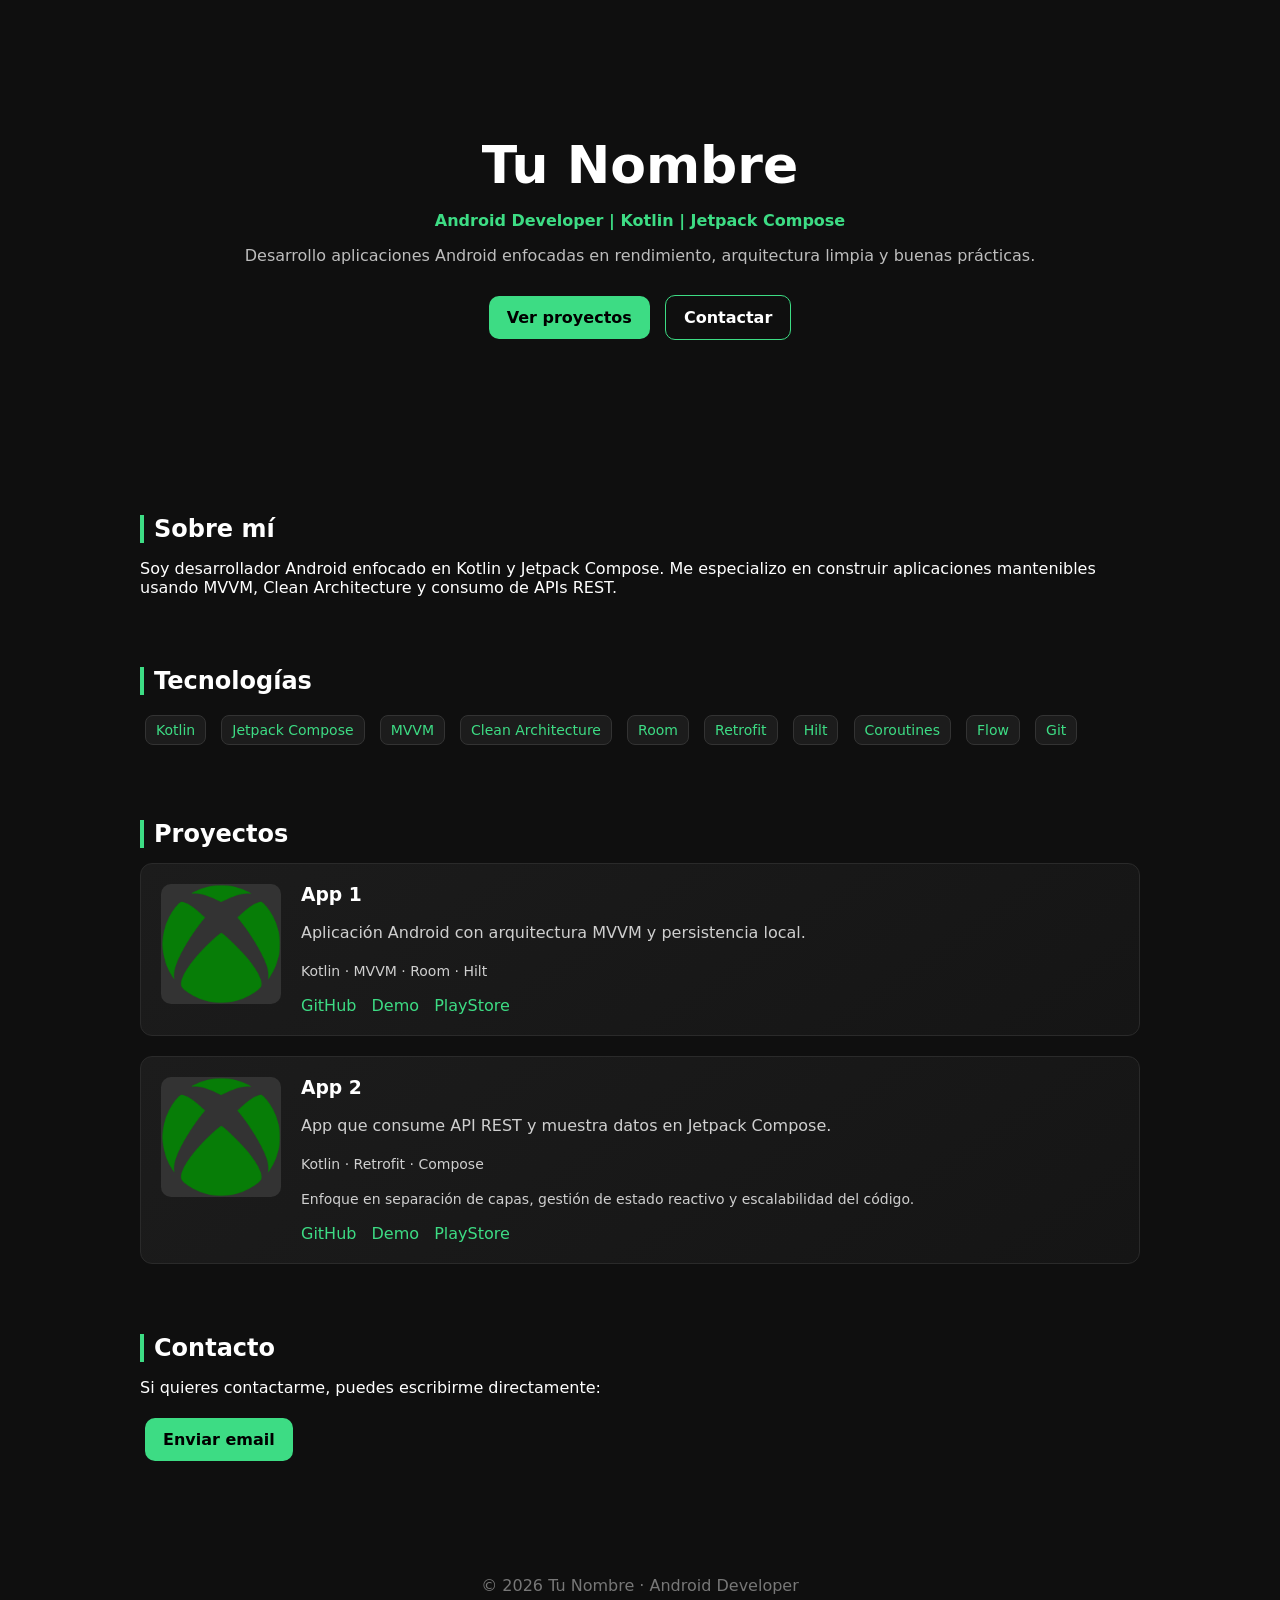
==== index.html @ 46cf53b5 "Initial portfolio" ====
<!DOCTYPE html>
<html lang="es">

<head>
    <meta charset="UTF-8" />
    <meta name="viewport" content="width=device-width, initial-scale=1.0" />
    <title>Android Developer Portfolio</title>

    <link rel="stylesheet" href="css/styles.css">
</head>

<body>

    <!-- HERO -->
    <header class="hero">
        <div class="container">
            <h1>Tu Nombre</h1>

            <p class="subtitle">
                Android Developer | Kotlin | Jetpack Compose
            </p>

            <p class="description">
                Desarrollo aplicaciones Android enfocadas en rendimiento,
                arquitectura limpia y buenas prácticas.
            </p>

            <div class="buttons">
                <a href="#projects" class="btn">Ver proyectos</a>
                <a href="mailto:tuemail@gmail.com" class="btn secondary">Contactar</a>
            </div>
        </div>
    </header>

    <main class="container">

        <!-- SOBRE MÍ -->
        <section class="section">
            <h2>Sobre mí</h2>
            <p>
                Soy desarrollador Android enfocado en Kotlin y Jetpack Compose.
                Me especializo en construir aplicaciones mantenibles usando MVVM,
                Clean Architecture y consumo de APIs REST.
            </p>
        </section>

        <!-- TECNOLOGÍAS -->
        <section class="section">
            <h2>Tecnologías</h2>

            <div class="tags">
                <span>Kotlin</span>
                <span>Jetpack Compose</span>
                <span>MVVM</span>
                <span>Clean Architecture</span>
                <span>Room</span>
                <span>Retrofit</span>
                <span>Hilt</span>
                <span>Coroutines</span>
                <span>Flow</span>
                <span>Git</span>
            </div>
        </section>

        <!-- PROYECTOS -->
        <section class="section" id="projects">
            <h2>Proyectos</h2>

            <div class="projects">

                <div class="project-card">
                    <img src="assets/images/app1.png" alt="TaskFlow screenshot" class="project-image">

                    <div class="project-info">
                        <h3>App 1</h3>

                        <p>
                            Aplicación Android con arquitectura MVVM y persistencia local.
                        </p>

                        <p class="stack">
                            Kotlin · MVVM · Room · Hilt
                        </p>

                        <div class="links">
                            <a href="#">GitHub</a>
                            <a href="#">Demo</a>
                            <a href="#">PlayStore</a>
                        </div>
                    </div>
                </div>

                <div class="project-card">
                    <img src="assets/images/app1.png" alt="TaskFlow screenshot" class="project-image">

                    <div class="project-info">
                        <h3>App 2</h3>

                        <p>
                            App que consume API REST y muestra datos en Jetpack Compose.
                        </p>

                        <p class="stack">
                            Kotlin · Retrofit · Compose
                        </p>

                        <p class="impact">
                            Enfoque en separación de capas, gestión de estado reactivo y escalabilidad del código.
                        </p>

                        <div class="links">
                            <a href="#">GitHub</a>
                            <a href="#">Demo</a>
                            <a href="#">PlayStore</a>
                        </div>
                    </div>
                </div>

            </div>
        </section>

        <!-- CONTACTO -->
        <section class="section">
            <h2>Contacto</h2>

            <p>Si quieres contactarme, puedes escribirme directamente:</p>

            <a href="mailto:tuemail@gmail.com" class="btn">
                Enviar email
            </a>
        </section>

    </main>

    <!-- FOOTER -->
    <footer>
        © 2026 Tu Nombre · Android Developer
    </footer>

</body>

</html>
---- css/styles.css ----
/* BASE */
body {
  margin: 0;
  font-family: system-ui, Arial, sans-serif;
  background: #0f0f0f;
  color: white;
}

/* CONTENEDOR */
.container {
  width: 90%;
  max-width: 1000px;
  margin: auto;
}

/* HERO */
.hero {
  padding: 100px 20px;
  text-align: center;
}

h1 {
  font-size: 52px;
  margin-bottom: 10px;
}

h2 {
  border-left: 4px solid #3ddc84;
  padding-left: 10px;
}

.subtitle {
  color: #3ddc84;
  font-weight: bold;
}

.description {
  color: #bdbdbd;
  margin-top: 10px;
}

/* BOTONES */
.buttons {
  margin-top: 25px;
}

.btn {
  display: inline-block;
  padding: 12px 18px;
  margin: 5px;
  background: #3ddc84;
  color: black;
  text-decoration: none;
  border-radius: 10px;
  font-weight: bold;
  transition: 0.2s;
}

.btn:hover {
  transform: scale(1.05);
}

.btn.secondary {
  background: transparent;
  color: white;
  border: 1px solid #3ddc84;
}

/* SECCIONES */
.section {
  margin: 70px 0;
}

h2 {
  margin-bottom: 15px;
}

/* TAGS */
.tags span {
  display: inline-block;
  background: #1c1c1c;
  border: 1px solid #333;
  padding: 6px 10px;
  margin: 5px;
  border-radius: 8px;
  font-size: 14px;
  color: #3ddc84;
}

/* PROYECTOS */
.projects {
  display: flex;
  flex-direction: column;
  gap: 20px;
}

.project-card {
  display: flex;
  gap: 20px;
  background: #1c1c1c;
  padding: 20px;
  border-radius: 12px;
  transition: 0.2s;
  border: 1px solid #2a2a2a;
  background: linear-gradient(145deg, #1c1c1c, #151515);
}

.project-card:hover {
  transform: translateY(-5px);
}

.project-card p {
  line-height: 1.5;
  color: #cfcfcf;
}

.impact {
  color: #3ddc84;
  font-size: 14px;
}

.project-image {
  width: 120px;
  height: 120px;
  background: #333;
  border-radius: 10px;
}

.project-info h3 {
  margin: 0;
}

.stack {
  color: #3ddc84;
  font-size: 14px;
}

/* LINKS */
.links a {
  margin-right: 10px;
  color: #3ddc84;
  text-decoration: none;
}

/* FOOTER */
footer {
  text-align: center;
  padding: 40px;
  color: #777;
}

@media (max-width: 768px) {
  h1 {
    font-size: 36px;
  }

  .project-card {
    flex-direction: column;
    align-items: center;
    text-align: center;
  }

  .project-image {
    width: 100%;
    height: 180px;
  }

  .buttons {
    display: flex;
    flex-direction: column;
    align-items: center;
  }
}
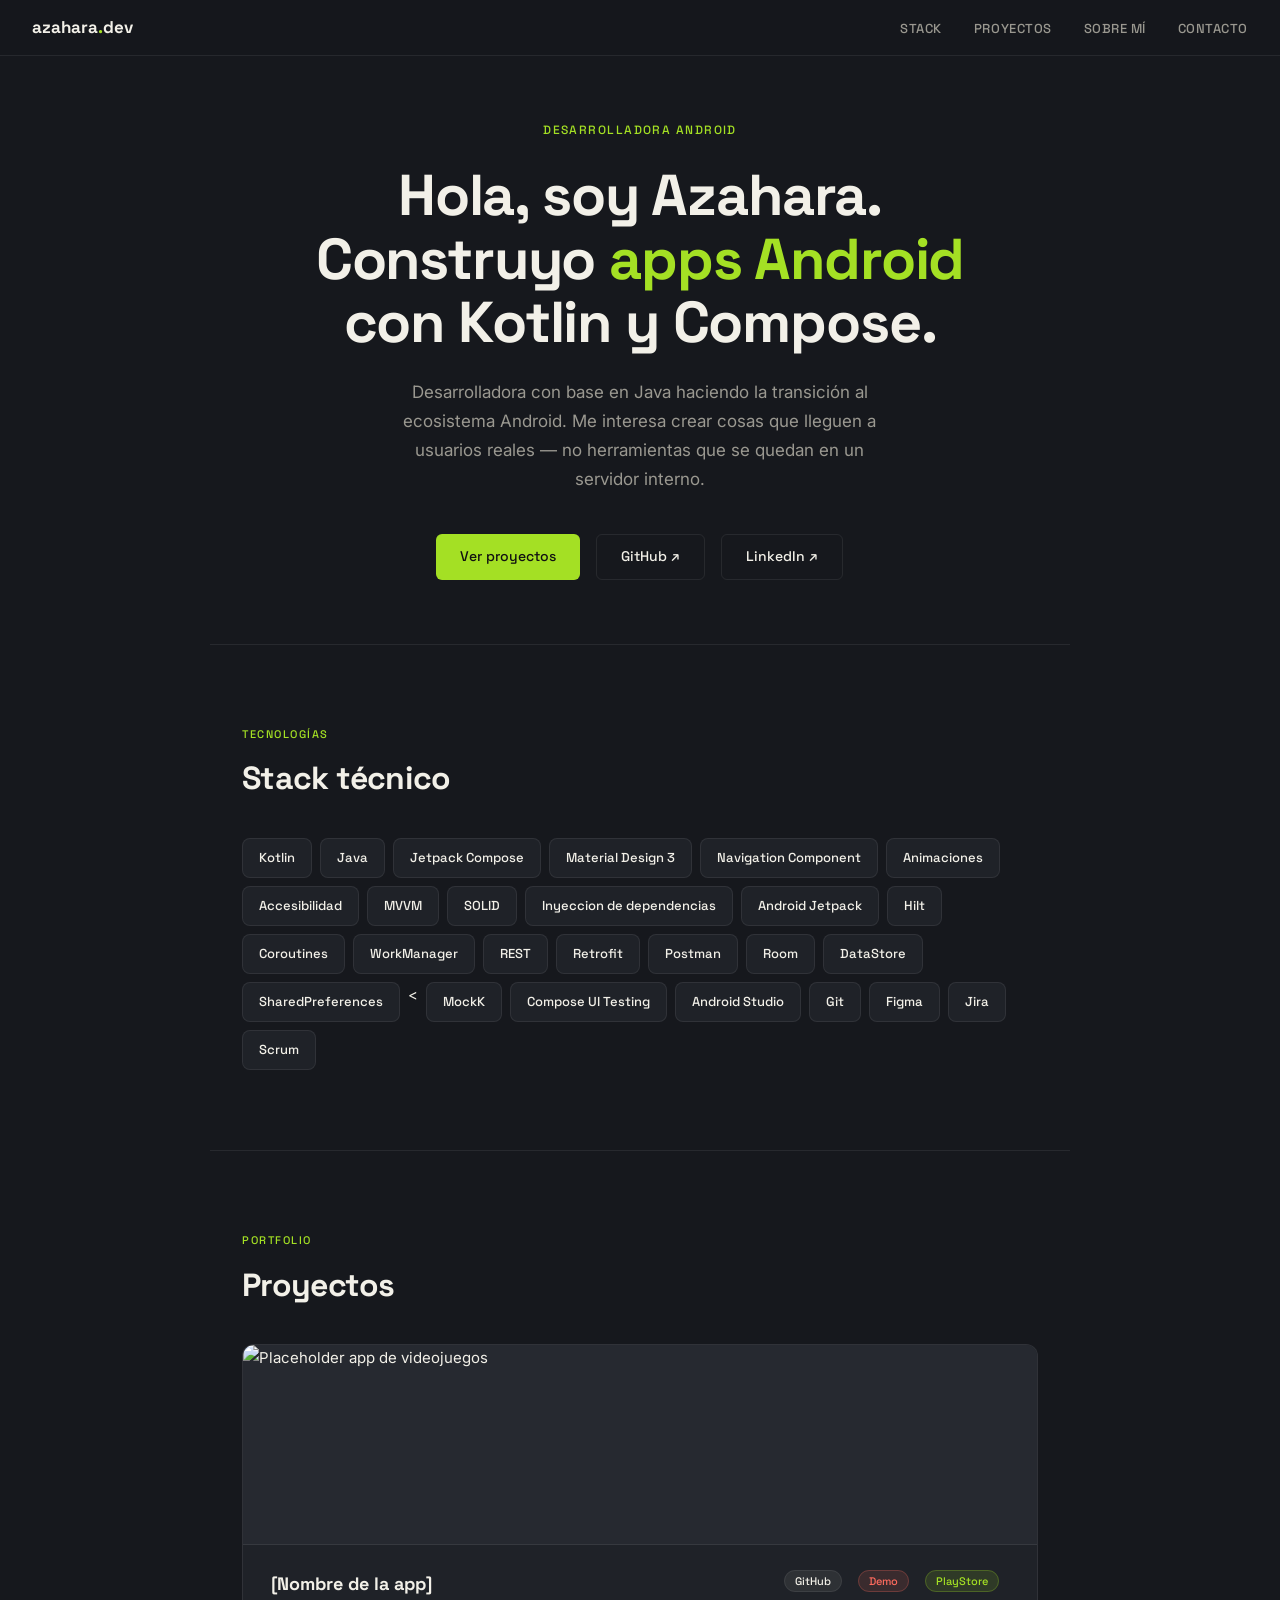
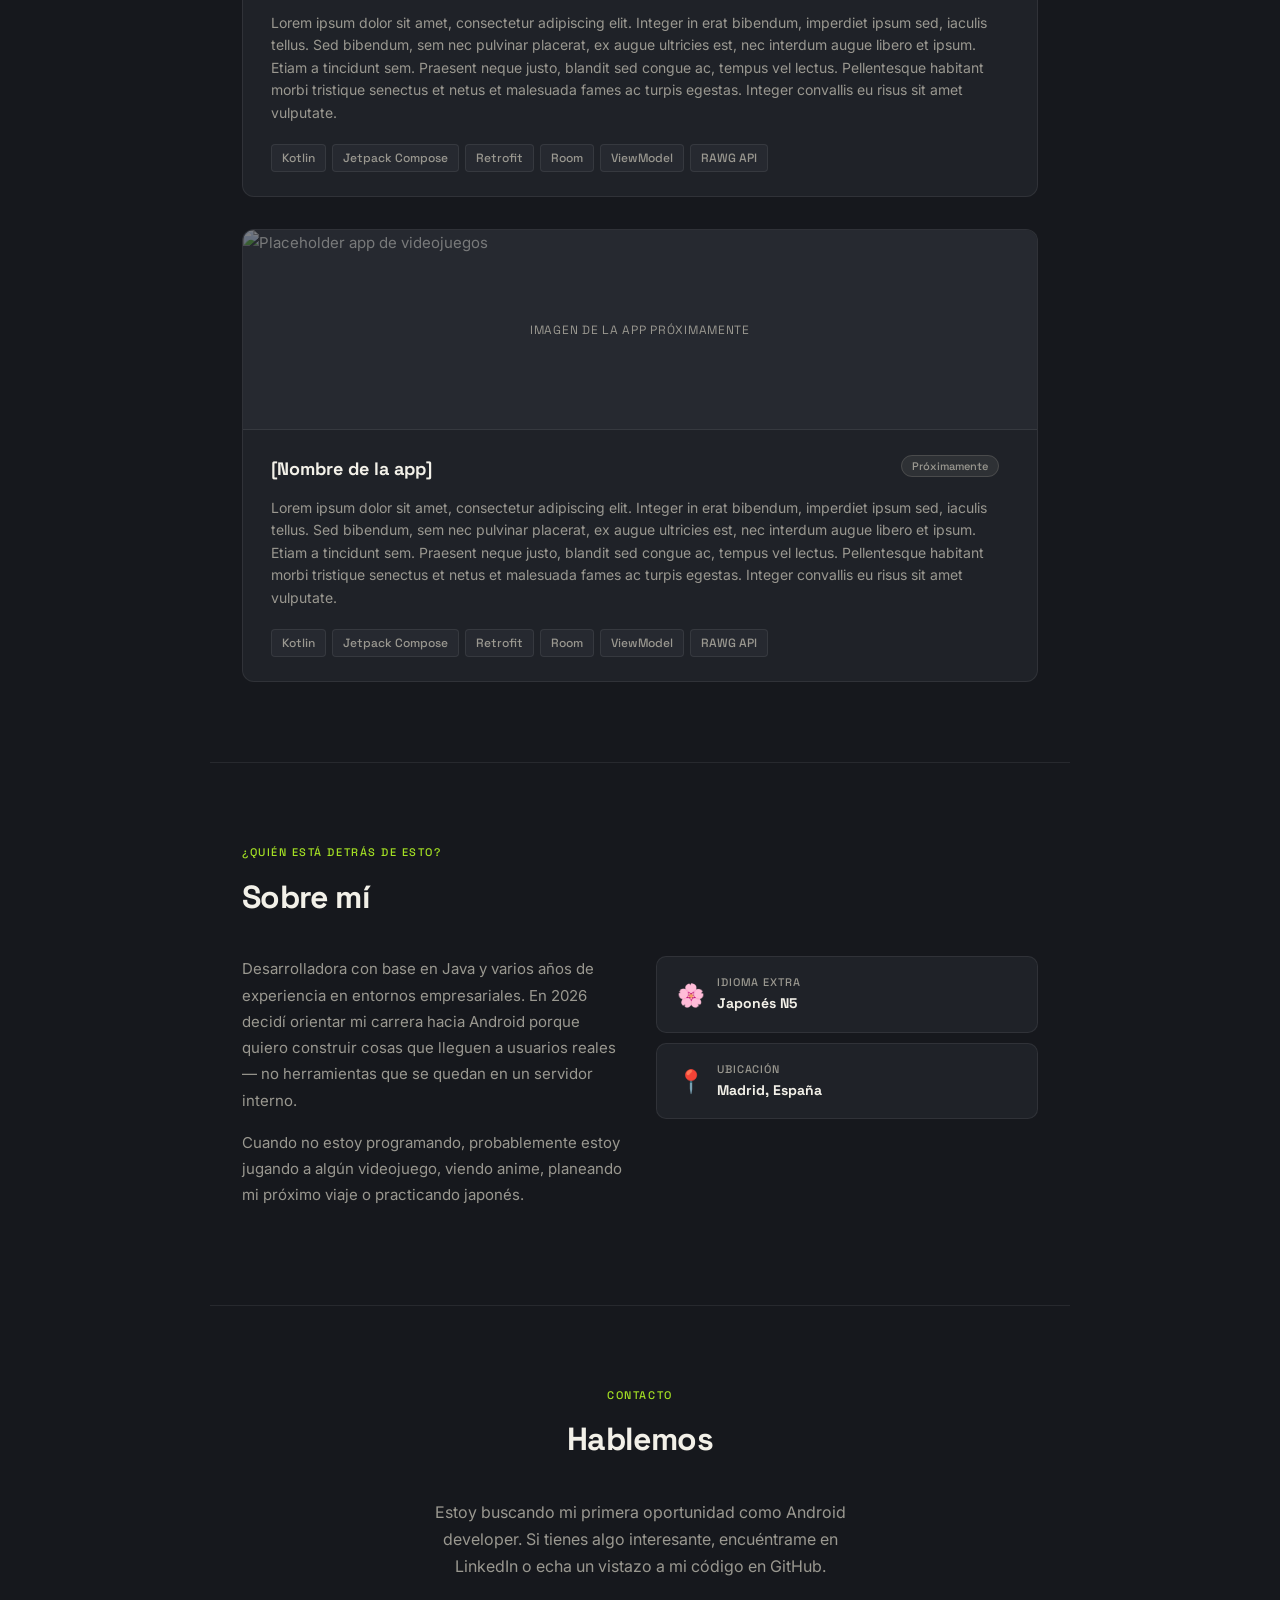
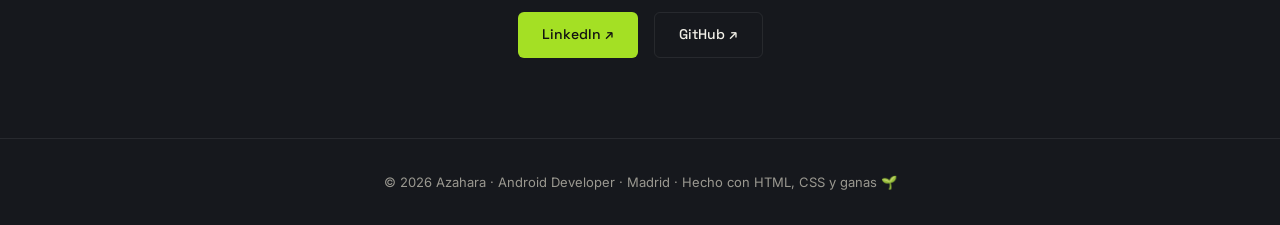
==== commit 0df560c1: "Redesign portfolio with new layout and styling" ====
--- a/index.html
+++ b/index.html
@@ -4,137 +4,226 @@
 <head>
     <meta charset="UTF-8" />
     <meta name="viewport" content="width=device-width, initial-scale=1.0" />
-    <title>Android Developer Portfolio</title>
-
+    <title>Azahara — Desarrolladora Android</title>
+    <link rel="preconnect" href="https://fonts.googleapis.com">
+    <link
+        href="https://fonts.googleapis.com/css2?family=Space+Grotesk:wght@400;500;700&family=Inter:wght@400;500&display=swap"
+        rel="stylesheet">
     <link rel="stylesheet" href="css/styles.css">
 </head>
 
 <body>
+    <nav>
+        <span class="nav-logo">azahara<span>.</span>dev</span>
+        <ul class="nav-links">
+            <li><a href="#stack">stack</a></li>
+            <li><a href="#proyectos">proyectos</a></li>
+            <li><a href="#trayectoria">sobre mí</a></li>
+            <li><a href="#contacto">contacto</a></li>
+        </ul>
+    </nav>
 
     <!-- HERO -->
     <header class="hero">
-        <div class="container">
-            <h1>Tu Nombre</h1>
-
-            <p class="subtitle">
-                Android Developer | Kotlin | Jetpack Compose
-            </p>
-
-            <p class="description">
-                Desarrollo aplicaciones Android enfocadas en rendimiento,
-                arquitectura limpia y buenas prácticas.
-            </p>
-
-            <div class="buttons">
-                <a href="#projects" class="btn">Ver proyectos</a>
-                <a href="mailto:tuemail@gmail.com" class="btn secondary">Contactar</a>
-            </div>
-        </div>
+        <section class="hero" id="inicio">
+            <p class="hero-eyebrow">Desarrolladora Android</p>
+            <h1>Hola, soy Azahara.<br>Construyo <em>apps Android</em><br>con Kotlin y Compose.</h1>
+            <p class="hero-sub">Desarrolladora con base en Java haciendo la transición al ecosistema Android. Me
+                interesa crear cosas que lleguen a usuarios reales — no herramientas que se quedan en un servidor
+                interno.</p>
+            <div class="hero-cta">
+                <a href="#proyectos" class="btn btn-primary">Ver proyectos</a>
+                <a href="https://github.com/[tu-usuario]" class="btn btn-ghost" target="_blank">GitHub ↗</a>
+                <a href="https://linkedin.com/in/[tu-perfil]" class="btn btn-ghost" target="_blank">LinkedIn ↗</a>
+            </div>
+        </section>
     </header>
 
     <main class="container">
 
-        <!-- SOBRE MÍ -->
-        <section class="section">
-            <h2>Sobre mí</h2>
-            <p>
-                Soy desarrollador Android enfocado en Kotlin y Jetpack Compose.
-                Me especializo en construir aplicaciones mantenibles usando MVVM,
-                Clean Architecture y consumo de APIs REST.
-            </p>
-        </section>
-
-        <!-- TECNOLOGÍAS -->
-        <section class="section">
-            <h2>Tecnologías</h2>
-
-            <div class="tags">
-                <span>Kotlin</span>
-                <span>Jetpack Compose</span>
-                <span>MVVM</span>
-                <span>Clean Architecture</span>
-                <span>Room</span>
-                <span>Retrofit</span>
-                <span>Hilt</span>
-                <span>Coroutines</span>
-                <span>Flow</span>
-                <span>Git</span>
-            </div>
-        </section>
-
-        <!-- PROYECTOS -->
-        <section class="section" id="projects">
-            <h2>Proyectos</h2>
-
-            <div class="projects">
-
-                <div class="project-card">
-                    <img src="assets/images/app1.png" alt="TaskFlow screenshot" class="project-image">
-
-                    <div class="project-info">
-                        <h3>App 1</h3>
-
-                        <p>
-                            Aplicación Android con arquitectura MVVM y persistencia local.
-                        </p>
-
-                        <p class="stack">
-                            Kotlin · MVVM · Room · Hilt
-                        </p>
-
-                        <div class="links">
-                            <a href="#">GitHub</a>
-                            <a href="#">Demo</a>
-                            <a href="#">PlayStore</a>
+        <hr class="divider">
+
+        <section id="stack">
+            <p class="section-label">Tecnologías</p>
+            <h2 class="section-title">Stack técnico</h2>
+            <div class="stack-groups">
+                <div>
+                    <div class="stack-chips">
+                        <span class="stack-chip">Kotlin</span>
+                        <span class="stack-chip">Java</span>
+
+                        <span class="stack-chip">Jetpack Compose</span>
+                        <span class="stack-chip">Material Design 3</span>
+                        <span class="stack-chip">Navigation Component</span>
+                        <span class="stack-chip">Animaciones</span>
+                        <span class="stack-chip">Accesibilidad</span>
+
+                        <span class="stack-chip">MVVM</span>
+                        <span class="stack-chip">SOLID</span>
+                        <span class="stack-chip">Inyeccion de dependencias</span>
+
+                        <span class="stack-chip">Android Jetpack</span>
+                        <span class="stack-chip">Hilt</span>
+                        <span class="stack-chip">Coroutines</span>
+                        <span class="stack-chip">WorkManager</span>
+
+                        <span class="stack-chip">REST</span>
+                        <span class="stack-chip">Retrofit</span>
+                        <span class="stack-chip">Postman</span>
+
+                        <span class="stack-chip">Room</span>
+                        <span class="stack-chip">DataStore</span>
+                        <span class="stack-chip">SharedPreferences</span>
+                        < <span class="stack-chip">MockK</span>
+                            <span class="stack-chip">Compose UI Testing</span>
+                            <span class="stack-chip">Android Studio</span>
+                            <span class="stack-chip">Git</span>
+                            <span class="stack-chip">Figma</span>
+                            <span class="stack-chip">Jira</span>
+                            <span class="stack-chip">Scrum</span>
+                    </div>
+                </div>
+                <!-- <div>
+                    <p class="stack-group-title">DevOps y CI/CD</p>
+                    <div class="stack-chips">
+                        <span class="stack-chip">GitHub Actions</span>
+                        <span class="stack-chip">GitLab CI/CD</span>
+                        <span class="stack-chip">Fastlane</span>
+                        <span class="stack-chip">Firebase App Distribution</span>
+                    </div>
+                </div>-->
+                <!-- <div>
+                    <p class="stack-group-title">Analitica y servicios cloud</p>
+                    <div class="stack-chips">
+                        <span class="stack-chip">Firebase</span>
+                        <span class="stack-chip">Crashlytics</span>
+                        <span class="stack-chip">Analytics</span>
+                        <span class="stack-chip">Remote Config</span>
+                        <span class="stack-chip">Authentication</span>
+                    </div>
+                </div>-->
+            </div>
+        </section>
+
+        <hr class="divider">
+
+        <section id="proyectos">
+            <p class="section-label">Portfolio</p>
+            <h2 class="section-title">Proyectos</h2>
+
+            <div class="project-card">
+                <div class="project-img">
+                    <img src="C:\Users/azahp/azahara-dev.github.io/assets/images/app2.jpg"
+                        alt="Placeholder app de videojuegos" />
+                </div>
+                <div class="project-body">
+                    <div class="project-header">
+                        <span class="project-name">[Nombre de la app]</span>
+                        <ul class="project-badges">
+                            <li><a class="project-badge badge-github" href="#stack">GitHub</a></li>
+                            <li><a class="project-badge badge-demo" href="#proyectos">Demo</a></li>
+                            <li><a class="project-badge badge-playstore" href="#trayectoria">PlayStore</a></li>
+                        </ul>
+                    </div>
+                    <p class="project-desc">Lorem ipsum dolor sit amet, consectetur adipiscing elit. Integer in erat
+                        bibendum, imperdiet ipsum sed, iaculis tellus. Sed bibendum, sem nec pulvinar placerat, ex augue
+                        ultricies est, nec interdum augue libero et ipsum. Etiam a tincidunt sem. Praesent neque justo,
+                        blandit sed congue ac, tempus vel lectus. Pellentesque habitant morbi tristique senectus et
+                        netus et malesuada fames ac turpis egestas. Integer convallis eu risus sit amet vulputate.</p>
+                    <div class="project-tech">
+                        <span class="tech-tag">Kotlin</span>
+                        <span class="tech-tag">Jetpack Compose</span>
+                        <span class="tech-tag">Retrofit</span>
+                        <span class="tech-tag">Room</span>
+                        <span class="tech-tag">ViewModel</span>
+                        <span class="tech-tag">RAWG API</span>
+                    </div>
+                </div>
+            </div>
+
+            <div class="project-card">
+                <div class="project-img-placeholder">
+                    <img src="C:\Users/azahp/azahara-dev.github.io/assets/images/proyecto-en-construccion.png"
+                        alt="Placeholder app de videojuegos" />
+                    <div class="project-img-overlay">
+                        <span>imagen de la app próximamente</span>
+                    </div>
+                </div>
+                <div class="project-body">
+                    <div class="project-header">
+                        <span class="project-name">[Nombre de la app]</span>
+                        <ul class="project-badges">
+                            <li><span class="project-badge badge-soon" href="#stack">Próximamente</span></li>
+                         </ul>
+                    </div>
+                    <p class="project-desc">Lorem ipsum dolor sit amet, consectetur adipiscing elit. Integer in erat
+                        bibendum, imperdiet ipsum sed, iaculis tellus. Sed bibendum, sem nec pulvinar placerat, ex augue
+                        ultricies est, nec interdum augue libero et ipsum. Etiam a tincidunt sem. Praesent neque justo,
+                        blandit sed congue ac, tempus vel lectus. Pellentesque habitant morbi tristique senectus et
+                        netus et malesuada fames ac turpis egestas. Integer convallis eu risus sit amet vulputate.</p>
+                    <div class="project-tech">
+                        <span class="tech-tag">Kotlin</span>
+                        <span class="tech-tag">Jetpack Compose</span>
+                        <span class="tech-tag">Retrofit</span>
+                        <span class="tech-tag">Room</span>
+                        <span class="tech-tag">ViewModel</span>
+                        <span class="tech-tag">RAWG API</span>
+                    </div>
+                </div>
+            </div>
+
+        </section>
+
+        <hr class="divider">
+
+        <section id="sobre-mi">
+            <p class="section-label">¿Quién está detrás de esto?</p>
+            <h2 class="section-title">Sobre mí</h2>
+            <div class="about-grid">
+                <div class="about-text">
+                    <p>Desarrolladora con base en Java y varios años de experiencia en entornos empresariales. En 2026
+                        decidí orientar mi carrera hacia Android porque quiero construir cosas que lleguen a usuarios
+                        reales — no herramientas que se quedan en un servidor interno.</p>
+                    <p>Cuando no estoy programando, probablemente estoy jugando a algún videojuego, viendo anime,
+                        planeando mi próximo viaje o practicando japonés.</p>
+                </div>
+                <div class="about-cards">
+                    <div class="about-card">
+                        <span class="about-card-icon">🌸</span>
+                        <div>
+                            <p class="about-card-label">Idioma extra</p>
+                            <p class="about-card-title">Japonés N5</p>
                         </div>
                     </div>
-                </div>
-
-                <div class="project-card">
-                    <img src="assets/images/app1.png" alt="TaskFlow screenshot" class="project-image">
-
-                    <div class="project-info">
-                        <h3>App 2</h3>
-
-                        <p>
-                            App que consume API REST y muestra datos en Jetpack Compose.
-                        </p>
-
-                        <p class="stack">
-                            Kotlin · Retrofit · Compose
-                        </p>
-
-                        <p class="impact">
-                            Enfoque en separación de capas, gestión de estado reactivo y escalabilidad del código.
-                        </p>
-
-                        <div class="links">
-                            <a href="#">GitHub</a>
-                            <a href="#">Demo</a>
-                            <a href="#">PlayStore</a>
+                    <div class="about-card">
+                        <span class="about-card-icon">📍</span>
+                        <div>
+                            <p class="about-card-label">Ubicación</p>
+                            <p class="about-card-title">Madrid, España</p>
                         </div>
                     </div>
                 </div>
-
-            </div>
-        </section>
-
-        <!-- CONTACTO -->
-        <section class="section">
-            <h2>Contacto</h2>
-
-            <p>Si quieres contactarme, puedes escribirme directamente:</p>
-
-            <a href="mailto:tuemail@gmail.com" class="btn">
-                Enviar email
-            </a>
+            </div>
+        </section>
+
+        <hr class="divider">
+
+        <section id="contacto" class="contact-section">
+            <p class="section-label">Contacto</p>
+            <h2 class="section-title">Hablemos</h2>
+            <p class="contact-desc">Estoy buscando mi primera oportunidad como Android developer. Si tienes algo interesante, encuéntrame en
+                LinkedIn o echa un vistazo a mi código en GitHub.</p>
+            <div class="contact-row">
+                <a href="https://linkedin.com/in/[tu-perfil]" class="btn btn-primary" target="_blank">LinkedIn ↗</a>
+                <a href="https://github.com/[tu-usuario]" class="btn btn-ghost" target="_blank">GitHub ↗</a>
+            </div>
         </section>
 
     </main>
 
     <!-- FOOTER -->
     <footer>
-        © 2026 Tu Nombre · Android Developer
+        <p>© 2026 Azahara · Android Developer · Madrid · Hecho con HTML, CSS y ganas 🌱</p>
     </footer>
 
 </body>
--- a/css/styles.css
+++ b/css/styles.css
@@ -1,30 +1,538 @@
+/* RESET BASICO */
+*,
+*::before,
+*::after {
+  box-sizing: border-box;
+  margin: 0;
+  padding: 0;
+}
+
+/* Tema oscuro */
+:root {
+  --bg: #16181D;
+  --bg2: #1F2228;
+  --bg3: #262930;
+  --lime: #A4E024;
+  --coral: #FF6B5E;
+  --text: #F2F0E8;
+  --muted: #9A9890;
+  --border: rgba(242, 240, 232, 0.08);
+}
+
 /* BASE */
 body {
-  margin: 0;
-  font-family: system-ui, Arial, sans-serif;
-  background: #0f0f0f;
-  color: white;
-}
-
+  background: var(--bg);
+  color: var(--text);
+  font-family: 'Inter', sans-serif;
+  font-size: 15px;
+  line-height: 1.7;
+}
+
+/* ENLACES */
+a {
+  color: var(--lime);
+  text-decoration: none;
+}
+
+a:hover {
+  text-decoration: underline;
+}
+
+/*NAVEGACION*/
+nav {
+  position: sticky;
+  top: 0;
+  background: rgba(22, 24, 29, 0.92);
+  backdrop-filter: blur(8px);
+  border-bottom: 1px solid var(--border);
+  padding: 0 2rem;
+  display: flex;
+  align-items: center;
+  justify-content: space-between;
+  height: 56px;
+  z-index: 100;
+}
+
+.nav-logo {
+  font-family: 'Space Grotesk', sans-serif;
+  font-weight: 700;
+  font-size: 17px;
+  color: var(--text);
+  cursor: pointer;
+  text-decoration: none;
+}
+
+.nav-logo span {
+  color: var(--lime);
+}
+
+.nav-logo:hover {
+  text-decoration: none;
+  opacity: 0.85;
+}
+
+.nav-links {
+  display: flex;
+  gap: 2rem;
+  list-style: none;
+}
+
+.nav-links a {
+  font-size: 13px;
+  color: var(--muted);
+  letter-spacing: 0.04em;
+  text-transform: uppercase;
+  font-family: 'Space Grotesk', sans-serif;
+  font-weight: 500;
+  transition: color 0.15s;
+}
+
+.nav-links a:hover {
+  color: var(--lime);
+  text-decoration: none;
+}
+
+/* HERO */
+.hero {
+  padding: 2rem;
+  /*padding-top: 7rem; padding-bottom: 6rem;*/
+  text-align: center;
+  display: flex;
+  flex-direction: column;
+  align-items: center;
+}
+
+.hero-eyebrow {
+  font-family: 'Space Grotesk', sans-serif;
+  font-size: 12px;
+  font-weight: 500;
+  letter-spacing: 0.12em;
+  text-transform: uppercase;
+  color: var(--lime);
+  margin-bottom: 1.5rem;
+  display: flex;
+  align-items: center;
+  gap: 8px;
+}
+
+.hero h1 {
+  font-family: 'Space Grotesk', sans-serif;
+  font-size: clamp(2.4rem, 6vw, 3.6rem);
+  font-weight: 700;
+  line-height: 1.1;
+  letter-spacing: -0.02em;
+  margin-bottom: 1.5rem;
+}
+
+.hero h1 em {
+  font-style: normal;
+  color: var(--lime);
+}
+
+.hero-sub {
+  font-size: 17px;
+  color: var(--muted);
+  max-width: 500px;
+  margin-bottom: 2.5rem;
+  line-height: 1.7;
+}
+
+.hero-cta {
+  display: flex;
+  gap: 1rem;
+  flex-wrap: wrap;
+  justify-content: center;
+}
+
+/*BOTONES*/
+.btn {
+  font-family: 'Space Grotesk', sans-serif;
+  font-size: 14px;
+  font-weight: 500;
+  padding: 10px 24px;
+  border-radius: 6px;
+  border: none;
+  cursor: pointer;
+  transition: opacity 0.15s, transform 0.1s;
+  display: inline-flex;
+  align-items: center;
+  gap: 8px;
+  text-decoration: none;
+}
+
+.btn:hover {
+  opacity: 0.88;
+  transform: translateY(-1px);
+  text-decoration: none;
+}
+
+.btn-primary {
+  background: var(--lime);
+  color: #111;
+}
+
+.btn-ghost {
+  background: transparent;
+  color: var(--text);
+  border: 1px solid var(--border);
+}
+
+.btn-ghost:hover {
+  border-color: rgba(242, 240, 232, 0.25);
+}
+
+/* SECCIONES */
+section {
+  padding: 5rem 2rem;
+  /*max-width: 1200px; */
+  max-width: 860px;
+  margin: 0 auto;
+}
+
+.section-label {
+  font-family: 'Space Grotesk', sans-serif;
+  font-size: 11px;
+  font-weight: 500;
+  letter-spacing: 0.14em;
+  text-transform: uppercase;
+  color: var(--lime);
+  margin-bottom: 0.5rem;
+}
+
+.section-title {
+  font-family: 'Space Grotesk', sans-serif;
+  font-size: clamp(1.5rem, 4vw, 2rem);
+  font-weight: 700;
+  letter-spacing: -0.02em;
+  margin-bottom: 2rem;
+}
+
+.divider {
+  border: none;
+  border-top: 1px solid var(--border);
+  max-width: 860px;
+  margin: 0 auto;
+}
+
+/* STACK TECNICO */
+.stack-groups {
+  display: grid;
+  gap: 2rem;
+  flex-wrap: wrap;
+}
+
+.stack-group-title {
+  font-family: 'Space Grotesk', sans-serif;
+  font-size: 11px;
+  font-weight: 500;
+  letter-spacing: 0.1em;
+  text-transform: uppercase;
+  color: var(--muted);
+  margin-bottom: 0.75rem;
+}
+
+.stack-chips {
+  display: flex;
+  flex-wrap: wrap;
+  gap: 8px;
+}
+
+.stack-chip {
+  background: var(--bg2);
+  border: 1px solid var(--border);
+  border-radius: 8px;
+  padding: 8px 16px;
+  font-family: 'Space Grotesk', sans-serif;
+  font-size: 13px;
+  font-weight: 500;
+  color: var(--text);
+  transition: border-color 0.15s;
+}
+
+.stack-chip:hover {
+  border-color: rgba(164, 224, 36, 0.4);
+}
+
+/* PROYECTOS */
+.project-card {
+  background: var(--bg2);
+  border: 1px solid var(--border);
+  border-radius: 12px;
+  overflow: hidden;
+  margin-bottom: 2rem;
+  transition: border-color 0.15s;
+}
+
+.project-card:last-child {
+  margin-bottom: 0;
+}
+
+.project-card:hover {
+  border-color: rgba(164, 224, 36, 0.35);
+}
+
+.project-img,
+.project-img-placeholder {
+  width: 100%;
+  height: 200px;
+  background: var(--bg3);
+  border-bottom: 1px solid var(--border);
+  display: flex;
+  align-items: center;
+  justify-content: center;
+  position: relative;
+  overflow: hidden;
+}
+
+.project-img img {
+  width: 100%;
+  height: 100%;
+  object-fit: cover;
+}
+
+.project-img-placeholder img {
+  width: 100%;
+  height: 100%;
+  object-fit: cover;
+  opacity: 0.4;
+}
+
+.project-img-overlay {
+  position: absolute;
+  display: flex;
+  flex-direction: column;
+  align-items: center;
+  gap: 8px;
+}
+
+.project-img-overlay span {
+  font-family: 'Space Grotesk', sans-serif;
+  font-size: 12px;
+  color: var(--muted);
+  letter-spacing: 0.06em;
+  text-transform: uppercase;
+}
+
+.project-body {
+  padding: 1.5rem 1.75rem;
+}
+
+.project-header {
+  display: flex;
+  align-items: flex-start;
+  justify-content: space-between;
+  gap: 1rem;
+  margin-bottom: 0.75rem;
+}
+
+.project-name {
+  font-family: 'Space Grotesk', sans-serif;
+  font-size: 18px;
+  font-weight: 700;
+  color: var(--text);
+}
+
+.project-badges {
+  display: flex;
+  gap: 1rem;
+  list-style: none;
+  font-family: 'Space Grotesk', sans-serif;
+  font-size: 11px;
+  font-weight: 500;
+  padding: 3px 10px;
+  border-radius: 20px;
+  white-space: nowrap;
+  flex-shrink: 0;
+  cursor: default;
+}
+
+.project-badges a:hover {
+  text-decoration: none;
+}
+
+.project-badge {
+  font-family: 'Space Grotesk', sans-serif;
+  font-size: 11px;
+  font-weight: 500;
+  padding: 3px 10px;
+  border-radius: 20px;
+  white-space: nowrap;
+  flex-shrink: 0;
+}
+
+.badge-soon {
+  background: rgba(154, 152, 144, 0.12);
+  color: var(--muted);
+  border: 1px solid rgba(154, 152, 144, 0.25);
+}
+
+.badge-github {
+  background: rgba(154, 152, 144, 0.12);
+  color: var(--text);
+  border: 1px solid var(--border);
+  transition: all 0.2s ease;
+  cursor: pointer;
+}
+
+.badge-github:hover {
+  background: rgba(242, 240, 232, 0.06);
+  border-color: rgba(242, 240, 232, 0.18);
+  transform: translateY(-1px);
+
+}
+
+.badge-demo {
+  background: rgba(255, 107, 94, 0.12);
+  color: var(--coral);
+  border: 1px solid rgba(255, 107, 94, 0.25);
+  transition: all 0.2s ease;
+  cursor: pointer;
+}
+
+.badge-demo:hover {
+  background: rgba(255, 107, 94, 0.18);
+  border-color: rgba(255, 107, 94, 0.4);
+  transform: translateY(-1px);
+}
+
+.badge-playstore {
+  background: rgba(164, 224, 36, 0.12);
+  color: var(--lime);
+  border: 1px solid rgba(164, 224, 36, 0.25);
+  transition: all 0.2s ease;
+  cursor: pointer;
+}
+
+.badge-playstore:hover {
+  background: rgba(164, 224, 36, 0.18);
+  border-color: rgba(164, 224, 36, 0.4);
+  box-shadow: 0 0 0 3px rgba(164, 224, 36, 0.08);
+  transform: translateY(-1px);
+}
+
+.project-desc {
+  font-size: 14px;
+  color: var(--muted);
+  margin-bottom: 1.25rem;
+  line-height: 1.6;
+}
+
+.project-tech {
+  display: flex;
+  flex-wrap: wrap;
+  gap: 6px;
+}
+
+.tech-tag {
+  font-size: 12px;
+  font-family: 'Space Grotesk', sans-serif;
+  font-weight: 500;
+  padding: 3px 10px;
+  background: var(--bg3);
+  border: 1px solid var(--border);
+  border-radius: 4px;
+  color: var(--muted);
+}
+
+.about-grid {
+  display: grid;
+  grid-template-columns: 1fr 1fr;
+  gap: 2rem;
+  align-items: start;
+}
+
+.about-text p {
+  color: var(--muted);
+  margin-bottom: 1rem;
+  font-size: 15px;
+  line-height: 1.75;
+}
+
+.about-cards {
+  display: grid;
+  gap: 10px;
+}
+
+.about-card {
+  background: var(--bg2);
+  border: 1px solid var(--border);
+  border-radius: 10px;
+  padding: 1rem 1.25rem;
+  display: flex;
+  align-items: center;
+  gap: 12px;
+}
+
+.about-card-icon {
+  font-size: 1.4rem;
+  flex-shrink: 0;
+}
+
+.about-card-label {
+  font-size: 11px;
+  text-transform: uppercase;
+  letter-spacing: 0.08em;
+  font-family: 'Space Grotesk', sans-serif;
+  font-weight: 500;
+  color: var(--muted);
+}
+
+.about-card-title {
+  font-family: 'Space Grotesk', sans-serif;
+  font-weight: 700;
+  font-size: 14px;
+  color: var(--text);
+}
+
+.contact-section {
+  text-align: center;
+  display: flex;
+  flex-direction: column;
+  align-items: center;
+}
+
+.contact-desc {
+  color: var(--muted);
+  margin-bottom: 2rem;
+  font-size: 16px;
+  line-height: 1.7;
+  max-width: 420px;
+}
+
+.contact-row {
+  display: flex;
+  gap: 1rem;
+  flex-wrap: wrap;
+  justify-content: center;
+}
+
+footer {
+  text-align: center;
+  padding: 2rem;
+  font-size: 13px;
+  color: var(--muted);
+  border-top: 1px solid var(--border);
+}
+
+
+
+
+/*   
 /* CONTENEDOR */
-.container {
+/*.container {
   width: 90%;
   max-width: 1000px;
   margin: auto;
 }
 
-/* HERO */
-.hero {
-  padding: 100px 20px;
-  text-align: center;
-}
+/* 
 
 h1 {
   font-size: 52px;
   margin-bottom: 10px;
-}
-
-h2 {
+}*/
+
+/*h2 {
   border-left: 4px solid #3ddc84;
   padding-left: 10px;
 }
@@ -39,44 +547,15 @@
   margin-top: 10px;
 }
 
-/* BOTONES */
-.buttons {
-  margin-top: 25px;
-}
-
-.btn {
-  display: inline-block;
-  padding: 12px 18px;
-  margin: 5px;
-  background: #3ddc84;
-  color: black;
-  text-decoration: none;
-  border-radius: 10px;
-  font-weight: bold;
-  transition: 0.2s;
-}
-
-.btn:hover {
-  transform: scale(1.05);
-}
-
-.btn.secondary {
-  background: transparent;
-  color: white;
-  border: 1px solid #3ddc84;
-}
-
-/* SECCIONES */
-.section {
-  margin: 70px 0;
-}
+
+
 
 h2 {
   margin-bottom: 15px;
 }
 
 /* TAGS */
-.tags span {
+/*.tags span {
   display: inline-block;
   background: #1c1c1c;
   border: 1px solid #333;
@@ -88,7 +567,7 @@
 }
 
 /* PROYECTOS */
-.projects {
+/*.projects {
   display: flex;
   flex-direction: column;
   gap: 20px;
@@ -135,15 +614,10 @@
   font-size: 14px;
 }
 
-/* LINKS */
-.links a {
-  margin-right: 10px;
-  color: #3ddc84;
-  text-decoration: none;
-}
+
 
 /* FOOTER */
-footer {
+/*footer {
   text-align: center;
   padding: 40px;
   color: #777;
@@ -170,4 +644,4 @@
     flex-direction: column;
     align-items: center;
   }
-}+} */
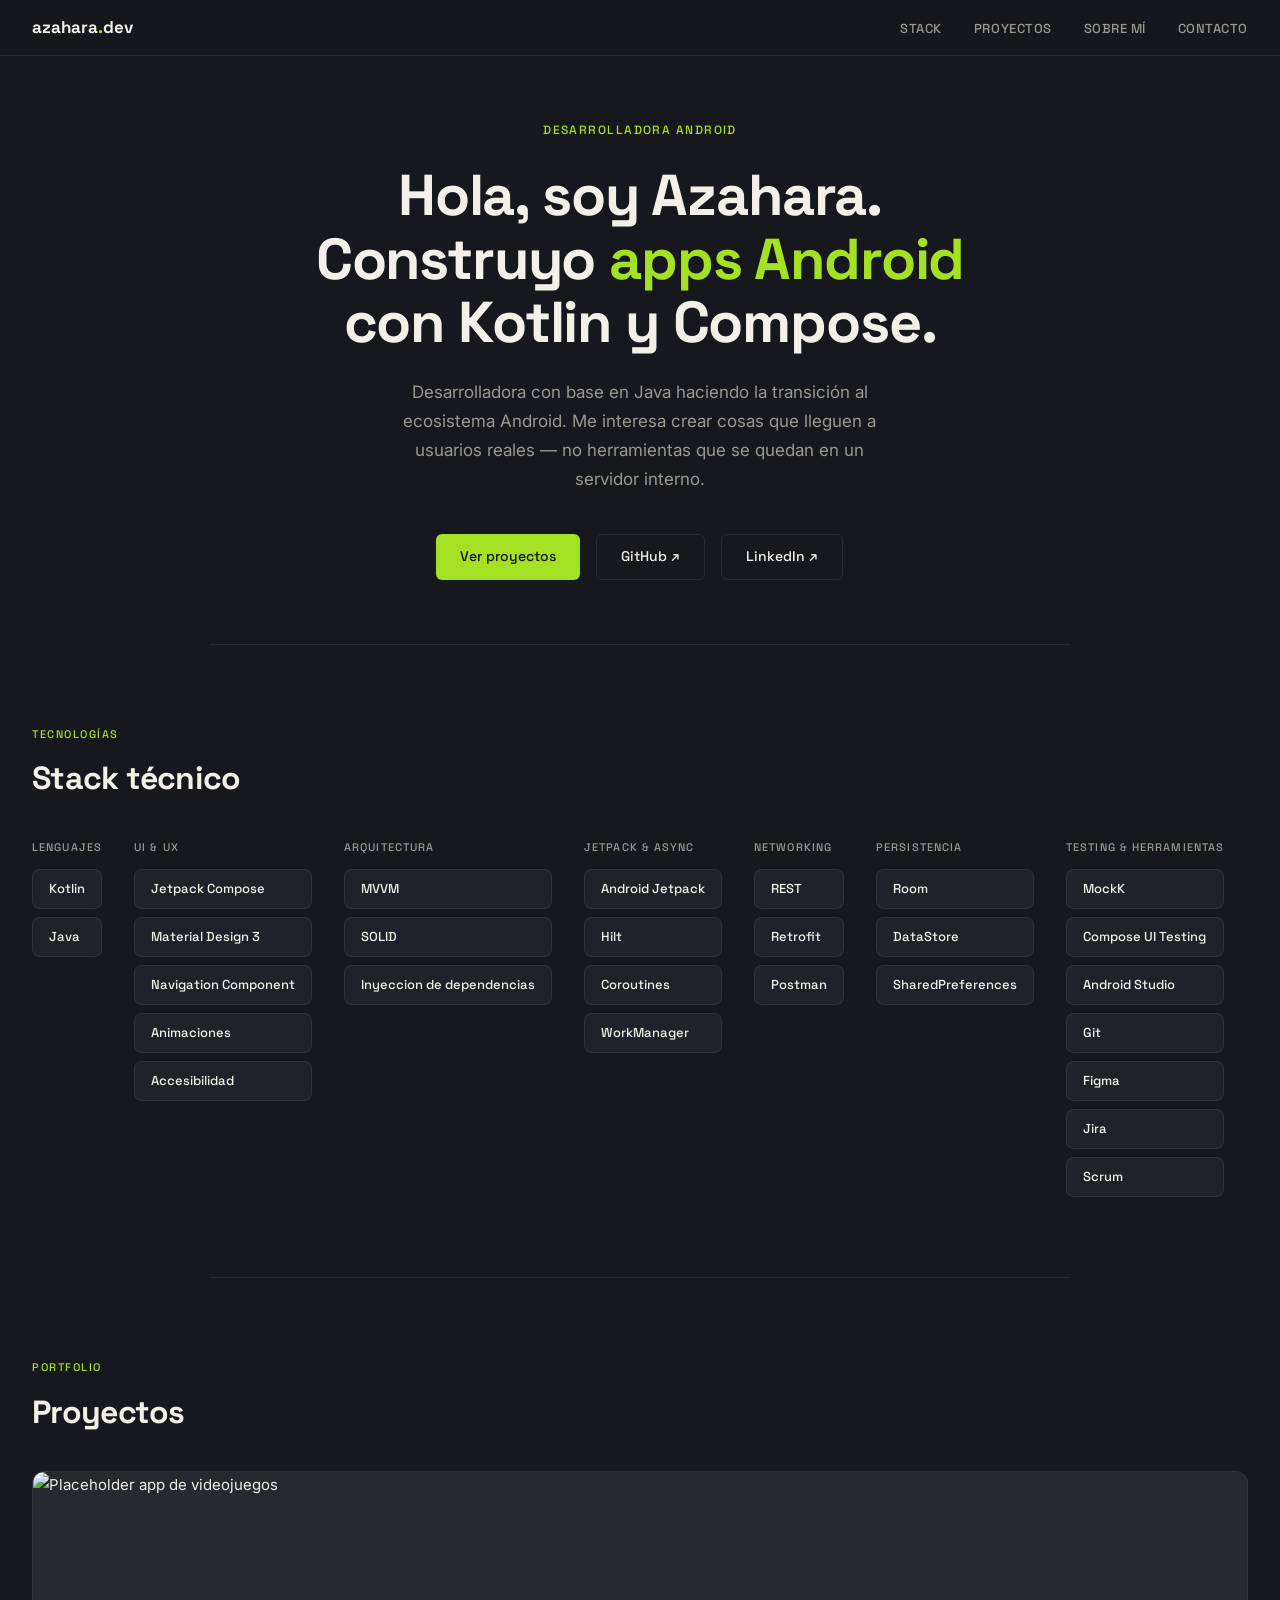
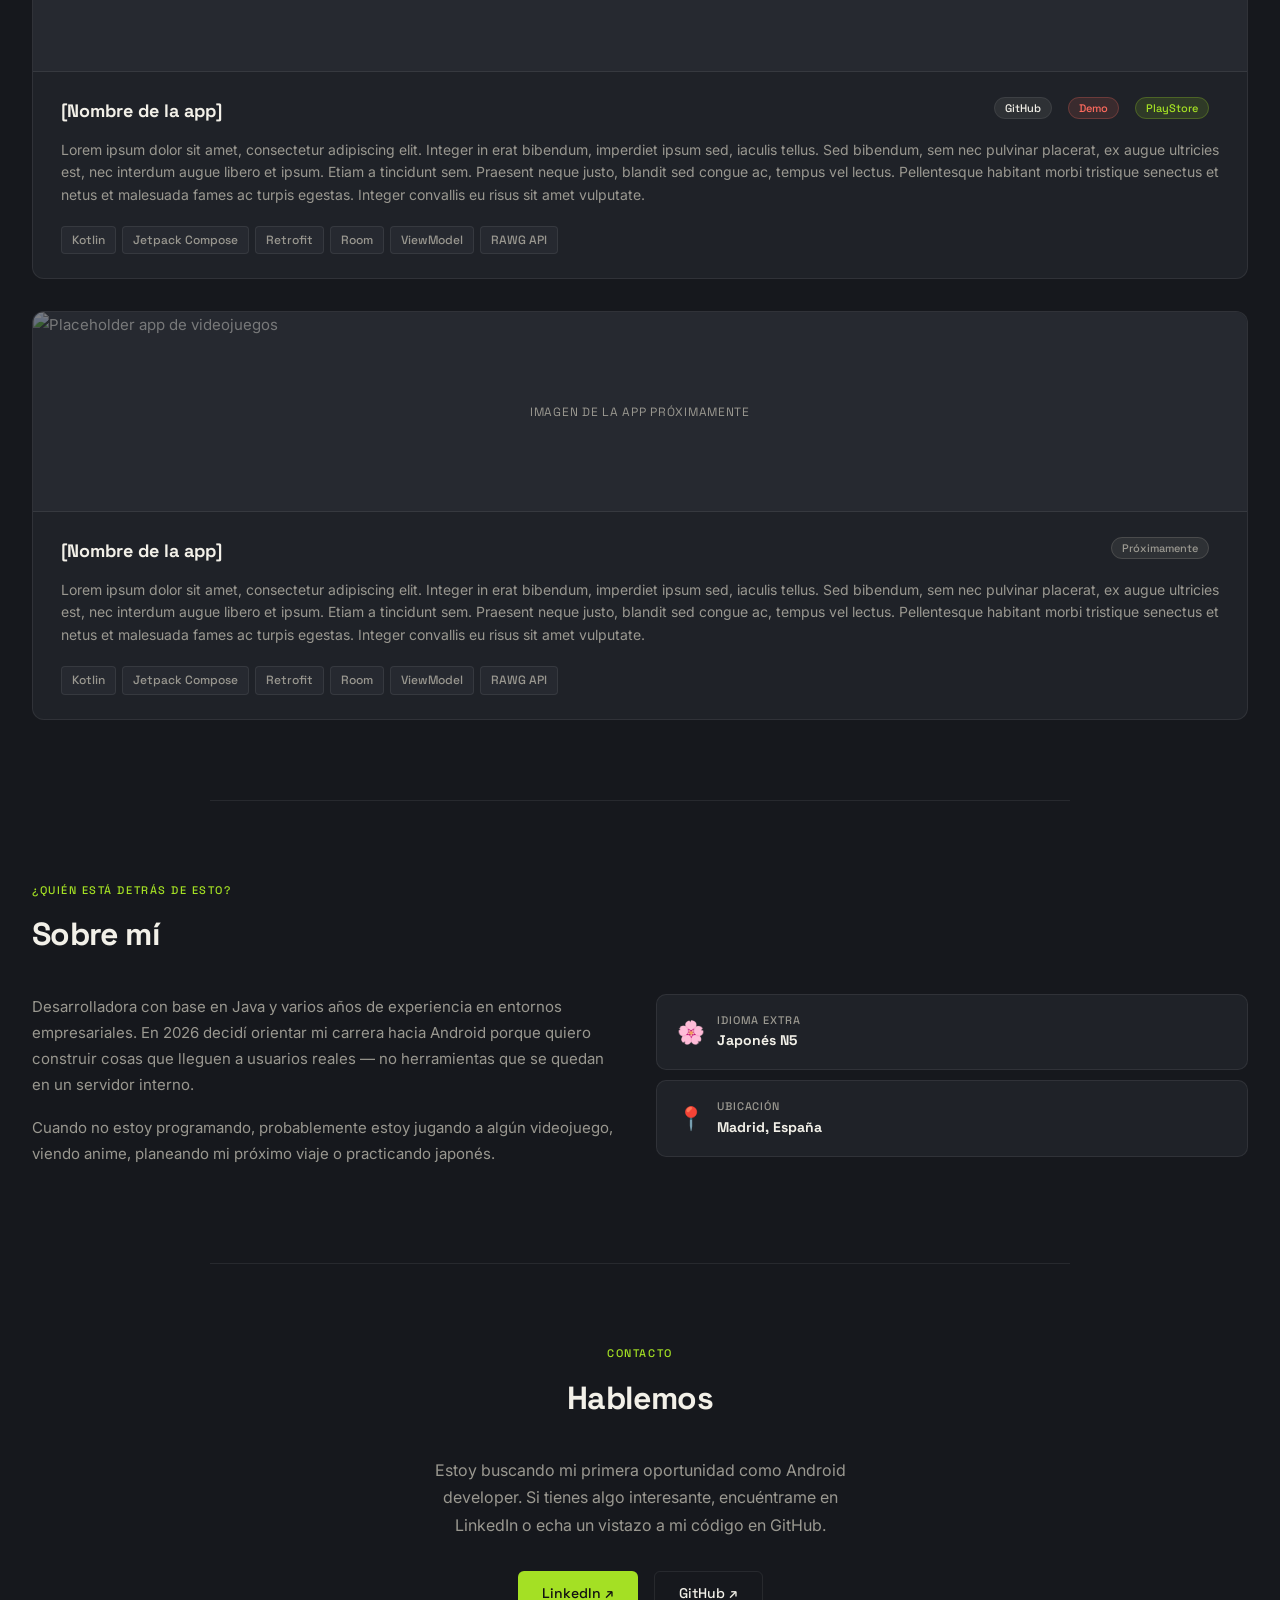
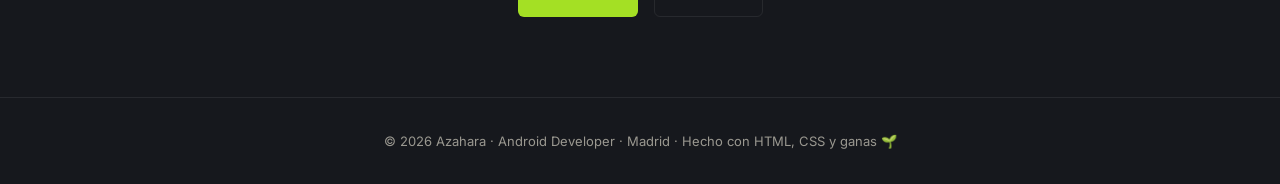
==== commit 70816081: "Section design and technology stack" ====
--- a/index.html
+++ b/index.html
@@ -48,33 +48,60 @@
             <h2 class="section-title">Stack técnico</h2>
             <div class="stack-groups">
                 <div>
+                    <p class="stack-group-title">Lenguajes</p>
                     <div class="stack-chips">
                         <span class="stack-chip">Kotlin</span>
                         <span class="stack-chip">Java</span>
-
+                    </div>
+                </div>
+                <div>
+                    <p class="stack-group-title">UI & UX</p>
+                    <div class="stack-chips">
                         <span class="stack-chip">Jetpack Compose</span>
                         <span class="stack-chip">Material Design 3</span>
                         <span class="stack-chip">Navigation Component</span>
                         <span class="stack-chip">Animaciones</span>
                         <span class="stack-chip">Accesibilidad</span>
-
+                    </div>
+                </div>
+                <div>
+                    <p class="stack-group-title">Arquitectura</p>
+                    <div class="stack-chips">
                         <span class="stack-chip">MVVM</span>
                         <span class="stack-chip">SOLID</span>
                         <span class="stack-chip">Inyeccion de dependencias</span>
-
+                    </div>
+                </div>
+                <div>
+                    <p class="stack-group-title">Jetpack & Async</p>
+                    <div class="stack-chips">
                         <span class="stack-chip">Android Jetpack</span>
                         <span class="stack-chip">Hilt</span>
                         <span class="stack-chip">Coroutines</span>
                         <span class="stack-chip">WorkManager</span>
-
+                    </div>
+                </div>
+                <div>
+                    <p class="stack-group-title">Networking</p>
+                    <div class="stack-chips">
                         <span class="stack-chip">REST</span>
                         <span class="stack-chip">Retrofit</span>
                         <span class="stack-chip">Postman</span>
-
+                    </div>
+                </div>
+                <div>
+                    <p class="stack-group-title">Persistencia</p>
+                    <div class="stack-chips">
                         <span class="stack-chip">Room</span>
                         <span class="stack-chip">DataStore</span>
                         <span class="stack-chip">SharedPreferences</span>
-                        < <span class="stack-chip">MockK</span>
+                    </div>
+                </div>
+
+                <div>
+                    <p class="stack-group-title">Testing & Herramientas</p>
+                    <div class="stack-chips">
+                        <span class="stack-chip">MockK</span>
                             <span class="stack-chip">Compose UI Testing</span>
                             <span class="stack-chip">Android Studio</span>
                             <span class="stack-chip">Git</span>
@@ -154,7 +181,7 @@
                         <span class="project-name">[Nombre de la app]</span>
                         <ul class="project-badges">
                             <li><span class="project-badge badge-soon" href="#stack">Próximamente</span></li>
-                         </ul>
+                        </ul>
                     </div>
                     <p class="project-desc">Lorem ipsum dolor sit amet, consectetur adipiscing elit. Integer in erat
                         bibendum, imperdiet ipsum sed, iaculis tellus. Sed bibendum, sem nec pulvinar placerat, ex augue
@@ -211,7 +238,8 @@
         <section id="contacto" class="contact-section">
             <p class="section-label">Contacto</p>
             <h2 class="section-title">Hablemos</h2>
-            <p class="contact-desc">Estoy buscando mi primera oportunidad como Android developer. Si tienes algo interesante, encuéntrame en
+            <p class="contact-desc">Estoy buscando mi primera oportunidad como Android developer. Si tienes algo
+                interesante, encuéntrame en
                 LinkedIn o echa un vistazo a mi código en GitHub.</p>
             <div class="contact-row">
                 <a href="https://linkedin.com/in/[tu-perfil]" class="btn btn-primary" target="_blank">LinkedIn ↗</a>
--- a/css/styles.css
+++ b/css/styles.css
@@ -184,8 +184,7 @@
 /* SECCIONES */
 section {
   padding: 5rem 2rem;
-  /*max-width: 1200px; */
-  max-width: 860px;
+  max-width: 1300px; 
   margin: 0 auto;
 }
 
@@ -216,7 +215,7 @@
 
 /* STACK TECNICO */
 .stack-groups {
-  display: grid;
+  display: flex;
   gap: 2rem;
   flex-wrap: wrap;
 }
@@ -232,7 +231,7 @@
 }
 
 .stack-chips {
-  display: flex;
+  display: grid;
   flex-wrap: wrap;
   gap: 8px;
 }
@@ -512,136 +511,4 @@
   font-size: 13px;
   color: var(--muted);
   border-top: 1px solid var(--border);
-}
-
-
-
-
-/*   
-/* CONTENEDOR */
-/*.container {
-  width: 90%;
-  max-width: 1000px;
-  margin: auto;
-}
-
-/* 
-
-h1 {
-  font-size: 52px;
-  margin-bottom: 10px;
-}*/
-
-/*h2 {
-  border-left: 4px solid #3ddc84;
-  padding-left: 10px;
-}
-
-.subtitle {
-  color: #3ddc84;
-  font-weight: bold;
-}
-
-.description {
-  color: #bdbdbd;
-  margin-top: 10px;
-}
-
-
-
-
-h2 {
-  margin-bottom: 15px;
-}
-
-/* TAGS */
-/*.tags span {
-  display: inline-block;
-  background: #1c1c1c;
-  border: 1px solid #333;
-  padding: 6px 10px;
-  margin: 5px;
-  border-radius: 8px;
-  font-size: 14px;
-  color: #3ddc84;
-}
-
-/* PROYECTOS */
-/*.projects {
-  display: flex;
-  flex-direction: column;
-  gap: 20px;
-}
-
-.project-card {
-  display: flex;
-  gap: 20px;
-  background: #1c1c1c;
-  padding: 20px;
-  border-radius: 12px;
-  transition: 0.2s;
-  border: 1px solid #2a2a2a;
-  background: linear-gradient(145deg, #1c1c1c, #151515);
-}
-
-.project-card:hover {
-  transform: translateY(-5px);
-}
-
-.project-card p {
-  line-height: 1.5;
-  color: #cfcfcf;
-}
-
-.impact {
-  color: #3ddc84;
-  font-size: 14px;
-}
-
-.project-image {
-  width: 120px;
-  height: 120px;
-  background: #333;
-  border-radius: 10px;
-}
-
-.project-info h3 {
-  margin: 0;
-}
-
-.stack {
-  color: #3ddc84;
-  font-size: 14px;
-}
-
-
-
-/* FOOTER */
-/*footer {
-  text-align: center;
-  padding: 40px;
-  color: #777;
-}
-
-@media (max-width: 768px) {
-  h1 {
-    font-size: 36px;
-  }
-
-  .project-card {
-    flex-direction: column;
-    align-items: center;
-    text-align: center;
-  }
-
-  .project-image {
-    width: 100%;
-    height: 180px;
-  }
-
-  .buttons {
-    display: flex;
-    flex-direction: column;
-    align-items: center;
-  }
-} */+}
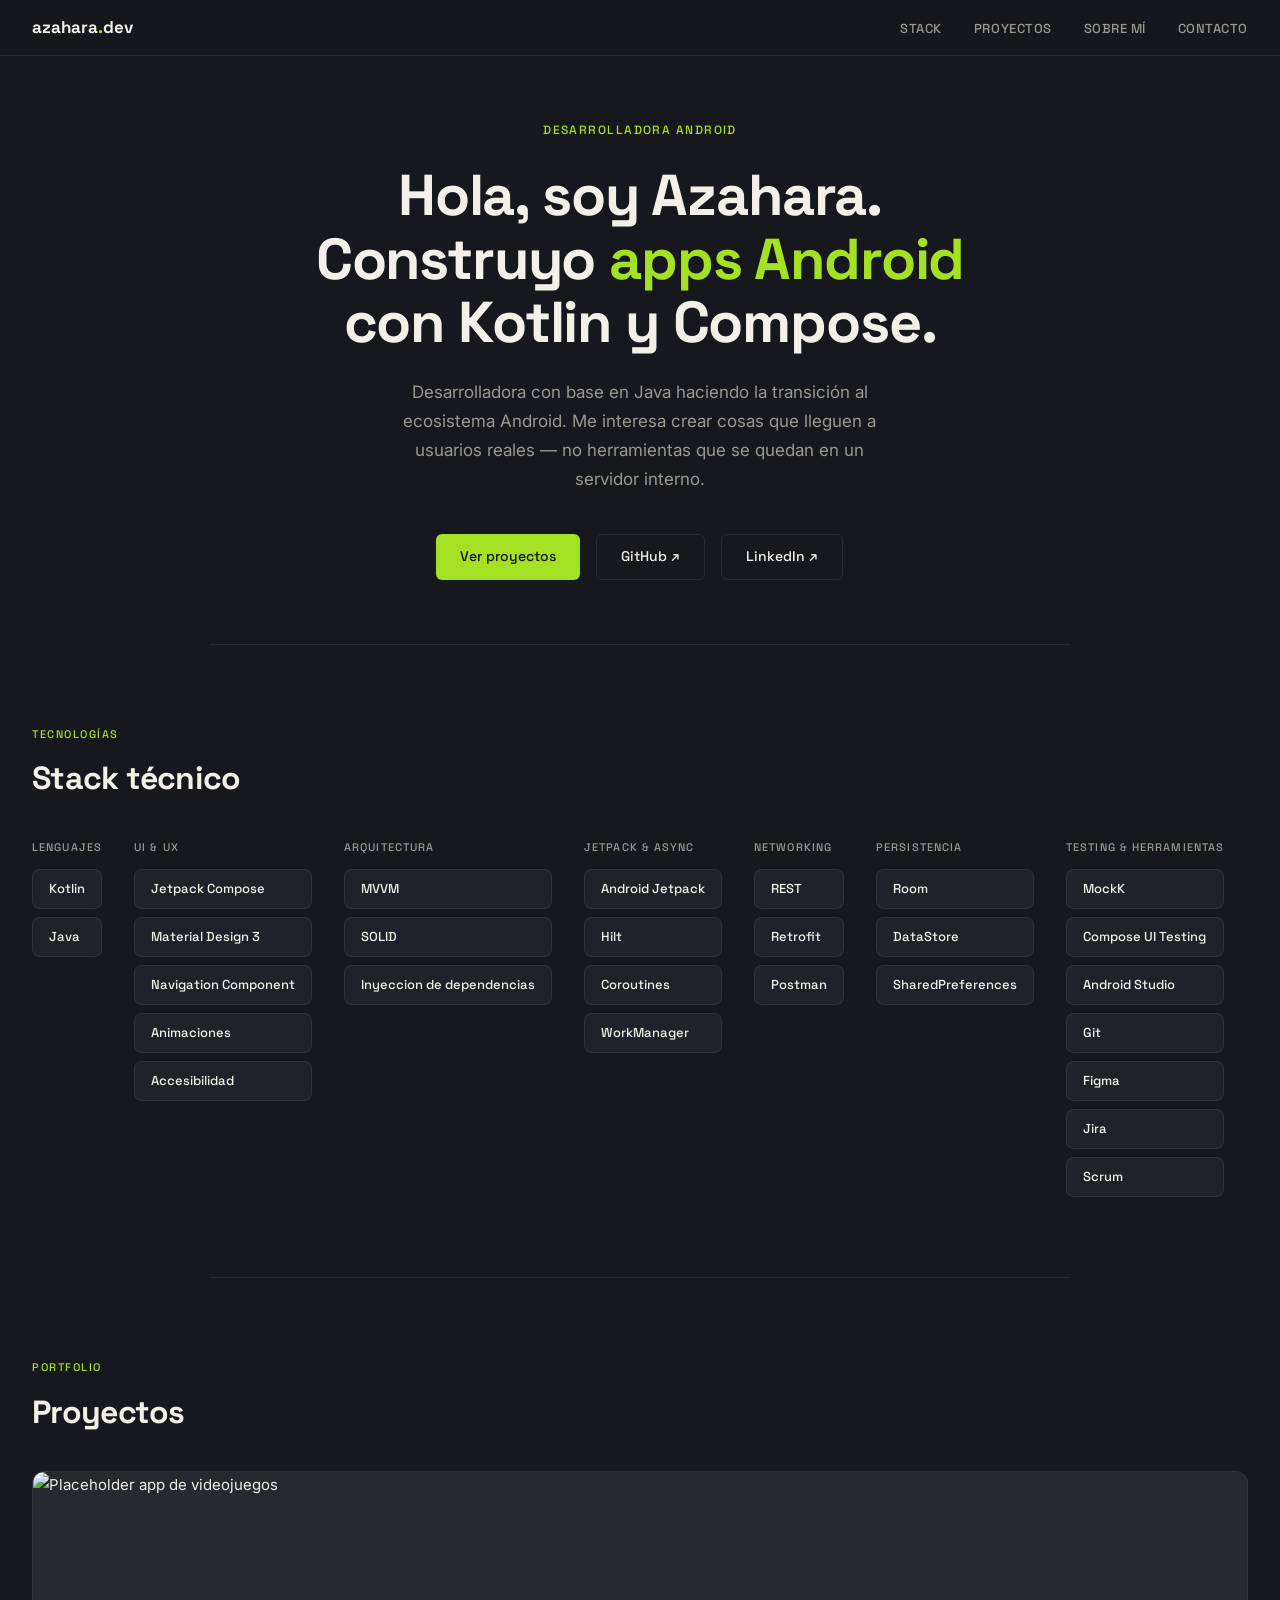
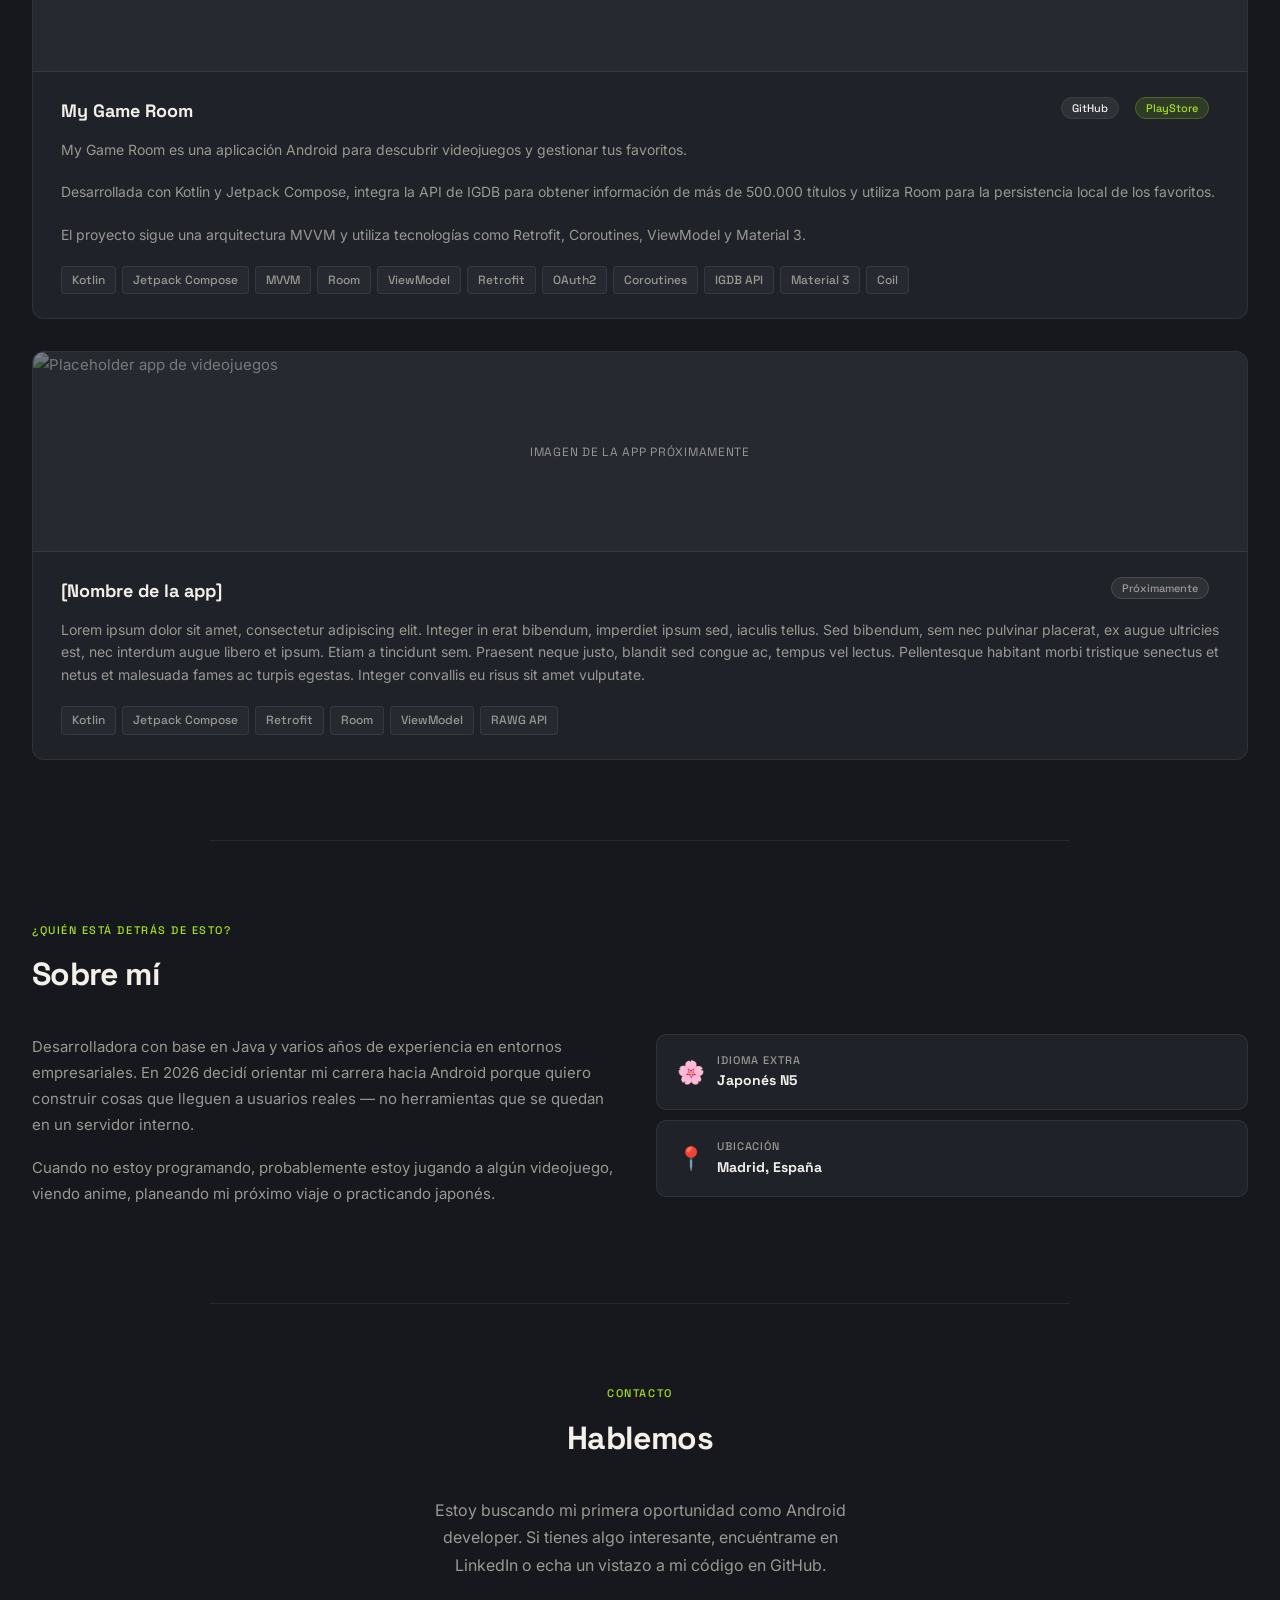
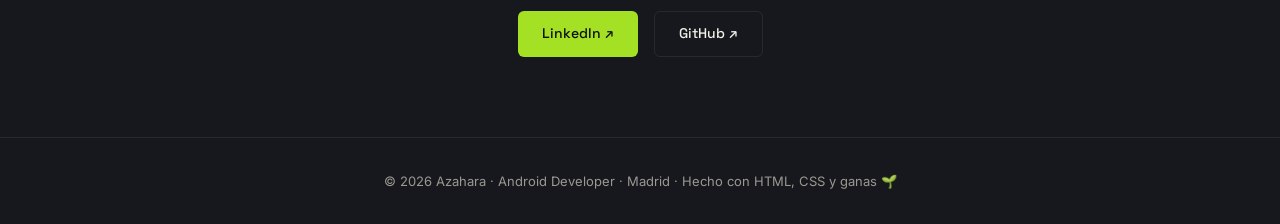
==== commit 1c416b20: "My Game Room added and links" ====
--- a/index.html
+++ b/index.html
@@ -9,7 +9,7 @@
     <link
         href="https://fonts.googleapis.com/css2?family=Space+Grotesk:wght@400;500;700&family=Inter:wght@400;500&display=swap"
         rel="stylesheet">
-    <link rel="stylesheet" href="css/styles.css">
+    <link rel="stylesheet" href="css/styles.css?v=2"">
 </head>
 
 <body>
@@ -33,8 +33,8 @@
                 interno.</p>
             <div class="hero-cta">
                 <a href="#proyectos" class="btn btn-primary">Ver proyectos</a>
-                <a href="https://github.com/[tu-usuario]" class="btn btn-ghost" target="_blank">GitHub ↗</a>
-                <a href="https://linkedin.com/in/[tu-perfil]" class="btn btn-ghost" target="_blank">LinkedIn ↗</a>
+                <a href="https://github.com/Azahara-dev" class="btn btn-ghost" target="_blank">GitHub ↗</a>
+                <a href="https://www.linkedin.com/in/azahara-talavera-talavera" class="btn btn-ghost" target="_blank">LinkedIn ↗</a>
             </div>
         </section>
     </header>
@@ -140,16 +140,50 @@
 
             <div class="project-card">
                 <div class="project-img">
-                    <img src="C:\Users/azahp/azahara-dev.github.io/assets/images/app2.jpg"
+                    <img src="C:\Users/azahp/azahara-dev.github.io/assets/images/mygameroom_feature_graphic.png"
                         alt="Placeholder app de videojuegos" />
+                </div>
+                <div class="project-body">
+                    <div class="project-header">
+                        <span class="project-name">My Game Room</span>
+                        <ul class="project-badges">
+                            <li><a class="project-badge badge-github" href="https://github.com/Azahara-dev/MyGameRoom" target="_blank">GitHub</a></li>
+                            <!-- <li><a class="project-badge badge-demo" href="https://www.google.com" target="_blank">Demo</a></li>  -->
+                            <li><a class="project-badge badge-playstore" href="https://play.google.com/store/apps/details?id=com.kodarisu.mygameroom&pcampaignid=web_share" target="_blank">PlayStore</a></li>
+                        </ul>
+                    </div>
+                    <p class="project-desc">My Game Room es una aplicación Android para descubrir videojuegos y gestionar tus favoritos.</p>
+                    <p class="project-desc">Desarrollada con Kotlin y Jetpack Compose, integra la API de IGDB para obtener información de más de 500.000 títulos y utiliza Room para la persistencia local de los favoritos. </p>
+                    <p class="project-desc">El proyecto sigue una arquitectura MVVM y utiliza tecnologías como Retrofit, Coroutines, ViewModel y Material 3.</p>
+                    <div class="project-tech">
+                        <span class="tech-tag">Kotlin</span>
+                        <span class="tech-tag">Jetpack Compose</span>
+                        <span class="tech-tag">MVVM</span>
+                        <span class="tech-tag">Room</span>
+                        <span class="tech-tag">ViewModel</span>
+                        <span class="tech-tag">Retrofit</span>
+                        <span class="tech-tag">OAuth2</span>
+                        <span class="tech-tag">Coroutines</span>
+                        <span class="tech-tag">IGDB API</span>
+                        <span class="tech-tag">Material 3</span>
+                        <span class="tech-tag">Coil</span>
+                    </div>
+                </div>
+            </div>
+
+            <div class="project-card">
+                <div class="project-img-placeholder">
+                    <img src="C:\Users/azahp/azahara-dev.github.io/assets/images/proyecto-en-construccion.png"
+                        alt="Placeholder app de videojuegos" />
+                    <div class="project-img-overlay">
+                        <span>imagen de la app próximamente</span>
+                    </div>
                 </div>
                 <div class="project-body">
                     <div class="project-header">
                         <span class="project-name">[Nombre de la app]</span>
                         <ul class="project-badges">
-                            <li><a class="project-badge badge-github" href="#stack">GitHub</a></li>
-                            <li><a class="project-badge badge-demo" href="#proyectos">Demo</a></li>
-                            <li><a class="project-badge badge-playstore" href="#trayectoria">PlayStore</a></li>
+                            <li><span class="project-badge badge-soon" href="#stack">Próximamente</span></li>
                         </ul>
                     </div>
                     <p class="project-desc">Lorem ipsum dolor sit amet, consectetur adipiscing elit. Integer in erat
@@ -168,37 +202,6 @@
                 </div>
             </div>
 
-            <div class="project-card">
-                <div class="project-img-placeholder">
-                    <img src="C:\Users/azahp/azahara-dev.github.io/assets/images/proyecto-en-construccion.png"
-                        alt="Placeholder app de videojuegos" />
-                    <div class="project-img-overlay">
-                        <span>imagen de la app próximamente</span>
-                    </div>
-                </div>
-                <div class="project-body">
-                    <div class="project-header">
-                        <span class="project-name">[Nombre de la app]</span>
-                        <ul class="project-badges">
-                            <li><span class="project-badge badge-soon" href="#stack">Próximamente</span></li>
-                        </ul>
-                    </div>
-                    <p class="project-desc">Lorem ipsum dolor sit amet, consectetur adipiscing elit. Integer in erat
-                        bibendum, imperdiet ipsum sed, iaculis tellus. Sed bibendum, sem nec pulvinar placerat, ex augue
-                        ultricies est, nec interdum augue libero et ipsum. Etiam a tincidunt sem. Praesent neque justo,
-                        blandit sed congue ac, tempus vel lectus. Pellentesque habitant morbi tristique senectus et
-                        netus et malesuada fames ac turpis egestas. Integer convallis eu risus sit amet vulputate.</p>
-                    <div class="project-tech">
-                        <span class="tech-tag">Kotlin</span>
-                        <span class="tech-tag">Jetpack Compose</span>
-                        <span class="tech-tag">Retrofit</span>
-                        <span class="tech-tag">Room</span>
-                        <span class="tech-tag">ViewModel</span>
-                        <span class="tech-tag">RAWG API</span>
-                    </div>
-                </div>
-            </div>
-
         </section>
 
         <hr class="divider">
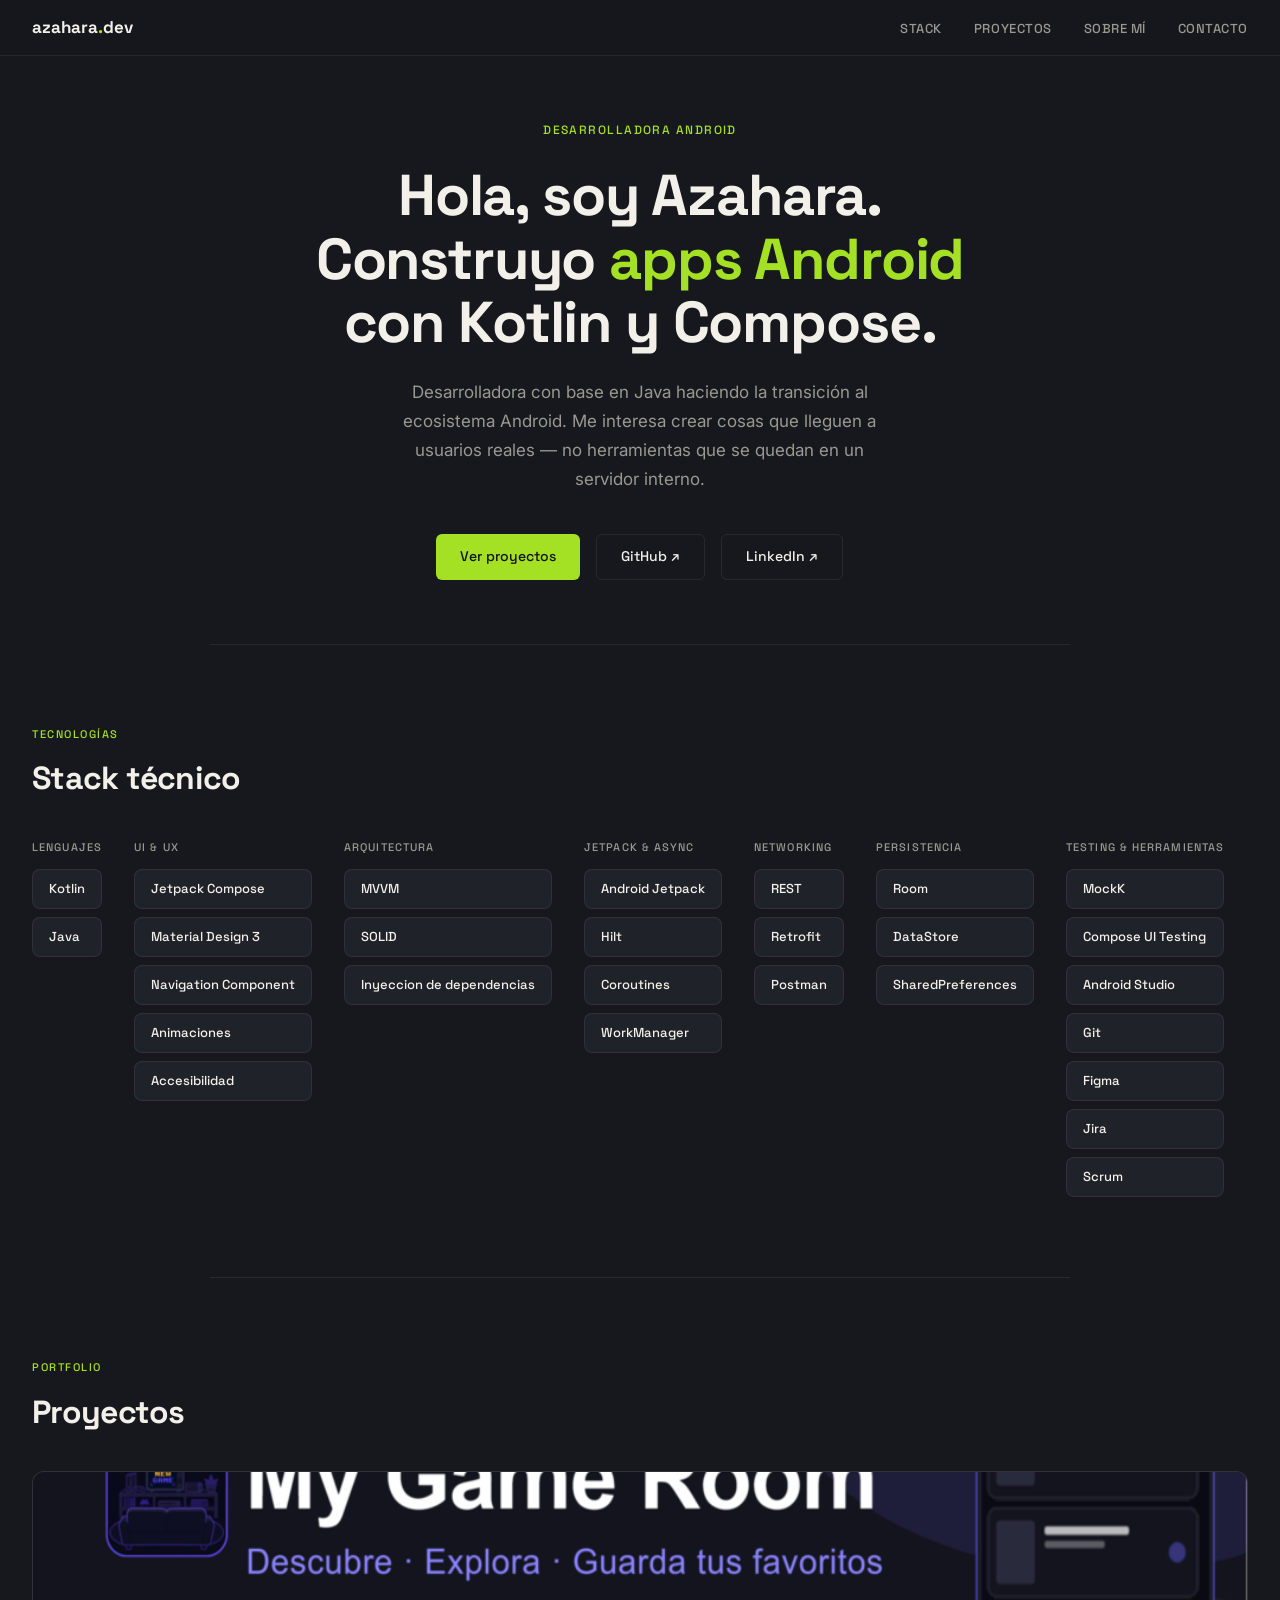
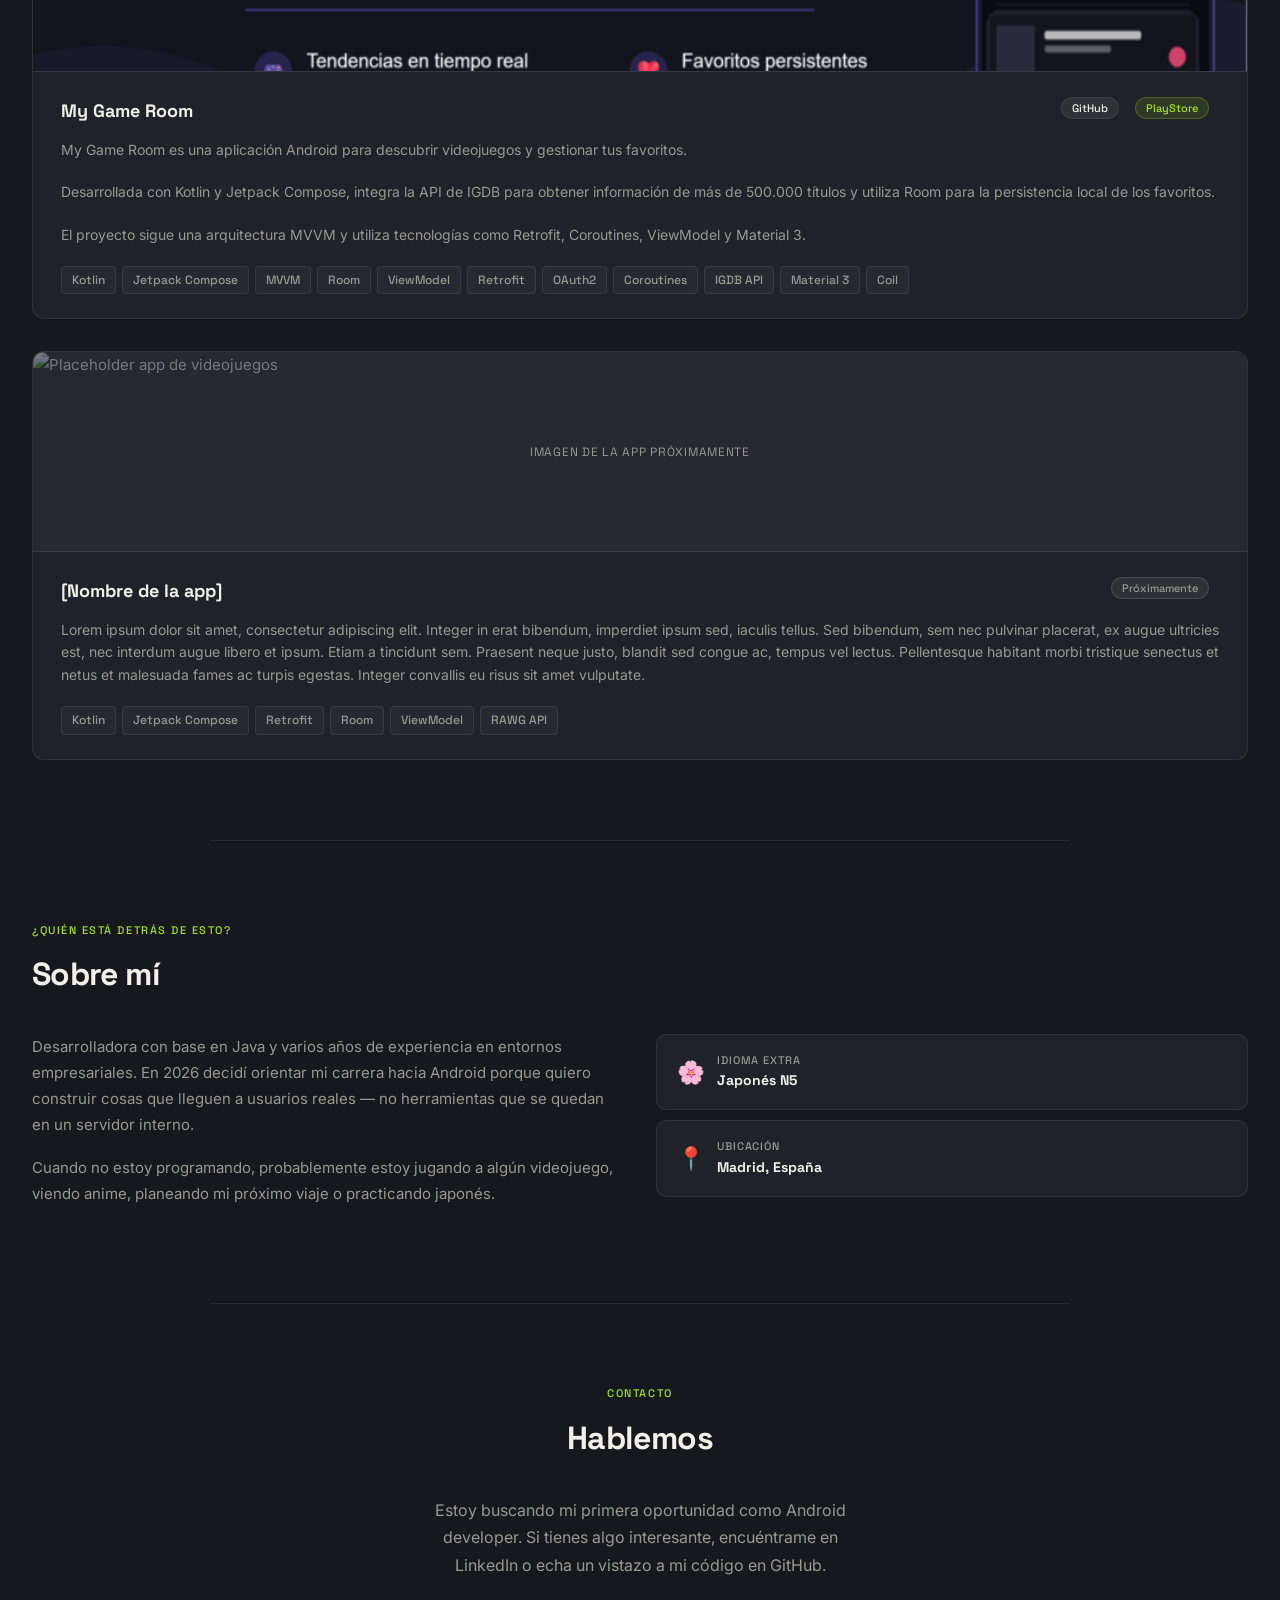
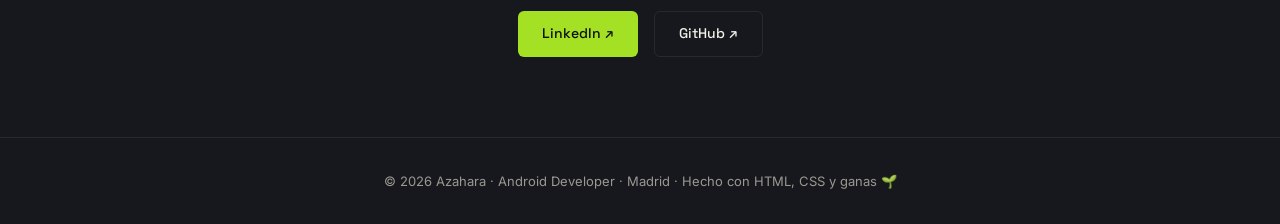
==== commit 2f7e4b0f: "Add links" ====
--- a/index.html
+++ b/index.html
@@ -140,7 +140,7 @@
 
             <div class="project-card">
                 <div class="project-img">
-                    <img src="C:\Users/azahp/azahara-dev.github.io/assets/images/mygameroom_feature_graphic.png"
+                    <img src="assets/images/mygameroom_feature_graphic.png"
                         alt="Placeholder app de videojuegos" />
                 </div>
                 <div class="project-body">
@@ -245,8 +245,8 @@
                 interesante, encuéntrame en
                 LinkedIn o echa un vistazo a mi código en GitHub.</p>
             <div class="contact-row">
-                <a href="https://linkedin.com/in/[tu-perfil]" class="btn btn-primary" target="_blank">LinkedIn ↗</a>
-                <a href="https://github.com/[tu-usuario]" class="btn btn-ghost" target="_blank">GitHub ↗</a>
+                <a href="https://www.linkedin.com/in/azahara-talavera-talavera" class="btn btn-primary" target="_blank">LinkedIn ↗</a>
+                <a href=href="https://github.com/Azahara-dev" class="btn btn-ghost" target="_blank">GitHub ↗</a>
             </div>
         </section>
 
